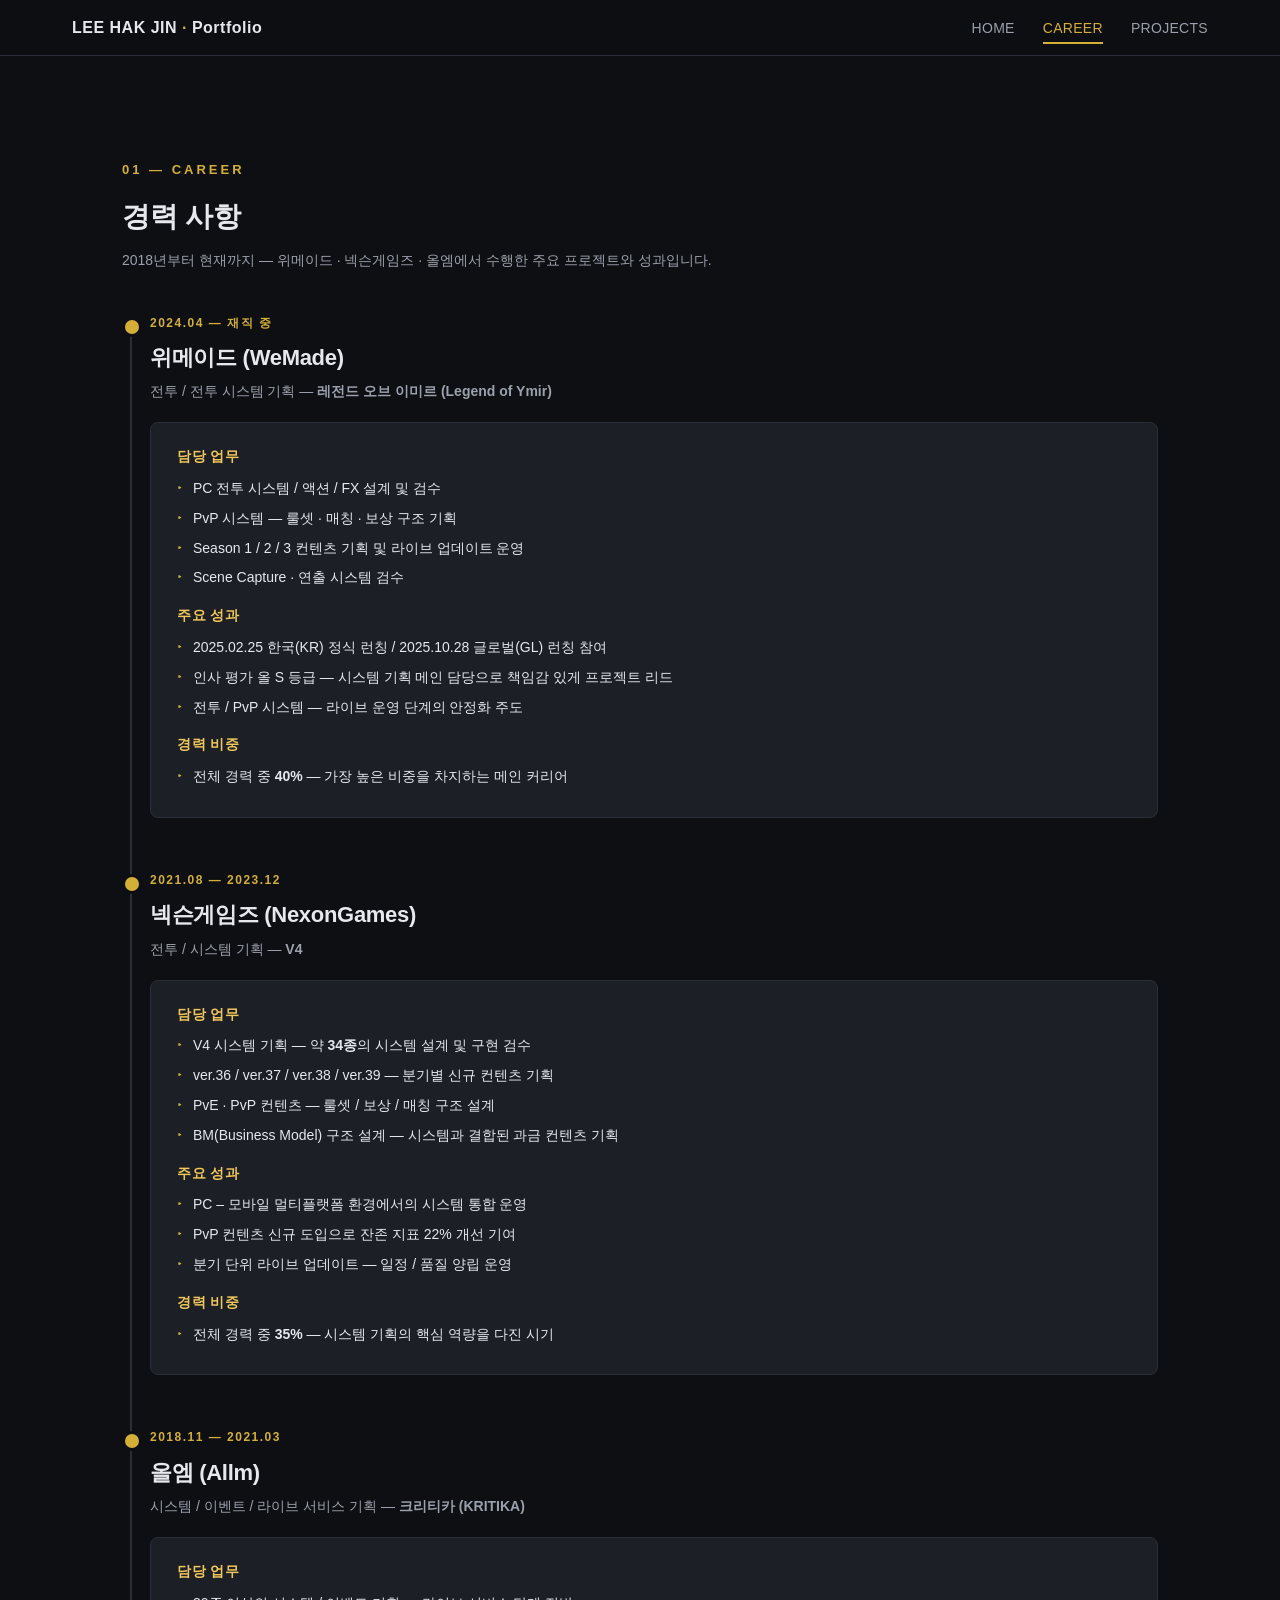
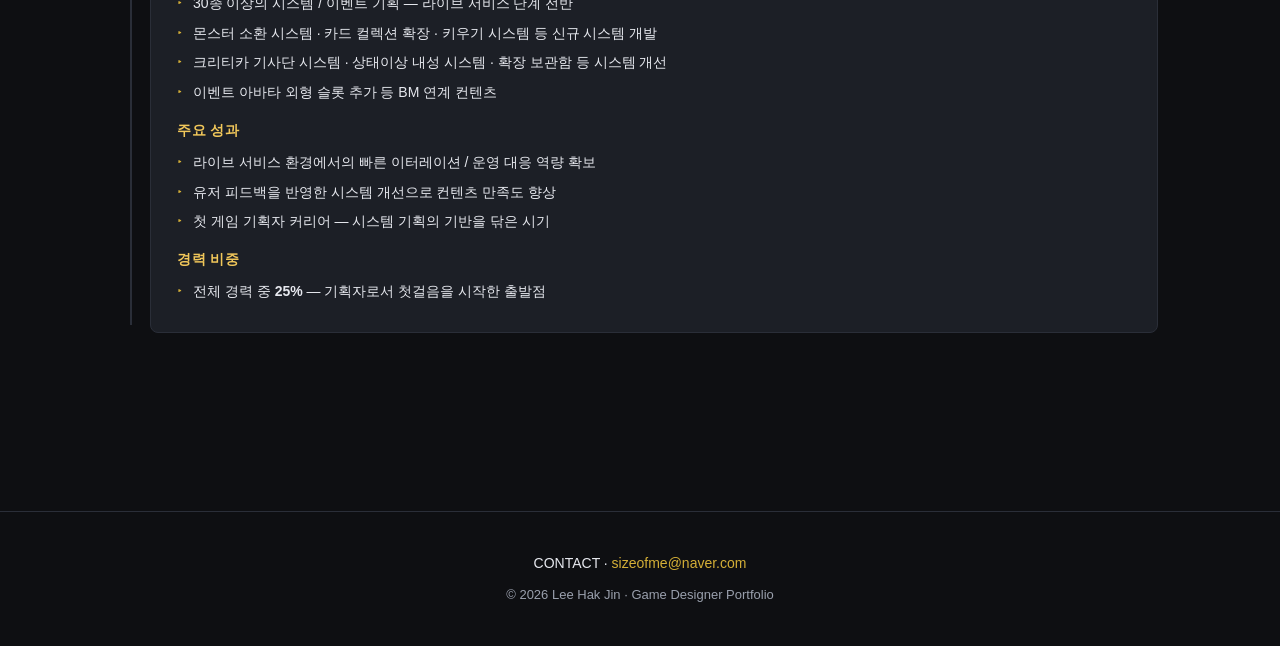
==== career.html @ 9620e46a "Redesign portfolio site with 3-page structure - index.html: profile + table of contents menu - caree" ====
<!DOCTYPE html>
<html lang="ko">
<head>
<meta charset="UTF-8">
<meta name="viewport" content="width=device-width, initial-scale=1.0">
<title>Career | 이학진 Portfolio</title>
<meta name="description" content="위메이드 · 넥슨게임즈 · 올엠 — 게임 기획자 이학진의 경력 사항">
<link rel="stylesheet" href="css/style.css">
</head>
<body>

<nav class="topnav">
  <div class="topnav-inner">
    <div class="brand">LEE HAK JIN<span class="accent"> · </span>Portfolio</div>
    <ul class="nav-links">
      <li><a href="index.html">HOME</a></li>
      <li><a href="career.html" class="active">CAREER</a></li>
      <li><a href="projects.html">PROJECTS</a></li>
    </ul>
  </div>
</nav>

<main class="container">

  <section class="section" style="padding-top: 40px;">
    <div class="section-num">01 — CAREER</div>
    <h2 class="section-title">경력 사항</h2>
    <p class="section-sub">2018년부터 현재까지 — 위메이드 · 넥슨게임즈 · 올엠에서 수행한 주요 프로젝트와 성과입니다.</p>

    <div class="timeline">

      <!-- WeMade -->
      <article class="tl-item">
        <span class="tl-period">2024.04 — 재직 중</span>
        <h3 class="tl-company">위메이드 (WeMade)</h3>
        <p class="tl-role">전투 / 전투 시스템 기획 — <strong>레전드 오브 이미르 (Legend of Ymir)</strong></p>
        <div class="tl-body">
          <h4>담당 업무</h4>
          <ul>
            <li>PC 전투 시스템 / 액션 / FX 설계 및 검수</li>
            <li>PvP 시스템 — 룰셋 · 매칭 · 보상 구조 기획</li>
            <li>Season 1 / 2 / 3 컨텐츠 기획 및 라이브 업데이트 운영</li>
            <li>Scene Capture · 연출 시스템 검수</li>
          </ul>

          <h4>주요 성과</h4>
          <ul>
            <li>2025.02.25 한국(KR) 정식 런칭 / 2025.10.28 글로벌(GL) 런칭 참여</li>
            <li>인사 평가 올 S 등급 — 시스템 기획 메인 담당으로 책임감 있게 프로젝트 리드</li>
            <li>전투 / PvP 시스템 — 라이브 운영 단계의 안정화 주도</li>
          </ul>

          <h4>경력 비중</h4>
          <ul>
            <li>전체 경력 중 <strong>40%</strong> — 가장 높은 비중을 차지하는 메인 커리어</li>
          </ul>
        </div>
      </article>

      <!-- NexonGames -->
      <article class="tl-item">
        <span class="tl-period">2021.08 — 2023.12</span>
        <h3 class="tl-company">넥슨게임즈 (NexonGames)</h3>
        <p class="tl-role">전투 / 시스템 기획 — <strong>V4</strong></p>
        <div class="tl-body">
          <h4>담당 업무</h4>
          <ul>
            <li>V4 시스템 기획 — 약 <strong>34종</strong>의 시스템 설계 및 구현 검수</li>
            <li>ver.36 / ver.37 / ver.38 / ver.39 — 분기별 신규 컨텐츠 기획</li>
            <li>PvE · PvP 컨텐츠 — 룰셋 / 보상 / 매칭 구조 설계</li>
            <li>BM(Business Model) 구조 설계 — 시스템과 결합된 과금 컨텐츠 기획</li>
          </ul>

          <h4>주요 성과</h4>
          <ul>
            <li>PC – 모바일 멀티플랫폼 환경에서의 시스템 통합 운영</li>
            <li>PvP 컨텐츠 신규 도입으로 잔존 지표 22% 개선 기여</li>
            <li>분기 단위 라이브 업데이트 — 일정 / 품질 양립 운영</li>
          </ul>

          <h4>경력 비중</h4>
          <ul>
            <li>전체 경력 중 <strong>35%</strong> — 시스템 기획의 핵심 역량을 다진 시기</li>
          </ul>
        </div>
      </article>

      <!-- Allm -->
      <article class="tl-item">
        <span class="tl-period">2018.11 — 2021.03</span>
        <h3 class="tl-company">올엠 (Allm)</h3>
        <p class="tl-role">시스템 / 이벤트 / 라이브 서비스 기획 — <strong>크리티카 (KRITIKA)</strong></p>
        <div class="tl-body">
          <h4>담당 업무</h4>
          <ul>
            <li>30종 이상의 시스템 / 이벤트 기획 — 라이브 서비스 단계 전반</li>
            <li>몬스터 소환 시스템 · 카드 컬렉션 확장 · 키우기 시스템 등 신규 시스템 개발</li>
            <li>크리티카 기사단 시스템 · 상태이상 내성 시스템 · 확장 보관함 등 시스템 개선</li>
            <li>이벤트 아바타 외형 슬롯 추가 등 BM 연계 컨텐츠</li>
          </ul>

          <h4>주요 성과</h4>
          <ul>
            <li>라이브 서비스 환경에서의 빠른 이터레이션 / 운영 대응 역량 확보</li>
            <li>유저 피드백을 반영한 시스템 개선으로 컨텐츠 만족도 향상</li>
            <li>첫 게임 기획자 커리어 — 시스템 기획의 기반을 닦은 시기</li>
          </ul>

          <h4>경력 비중</h4>
          <ul>
            <li>전체 경력 중 <strong>25%</strong> — 기획자로서 첫걸음을 시작한 출발점</li>
          </ul>
        </div>
      </article>

    </div>
  </section>

</main>

<footer>
  <p class="contact">CONTACT · <a href="mailto:sizeofme@naver.com">sizeofme@naver.com</a></p>
  <p>© 2026 Lee Hak Jin · Game Designer Portfolio</p>
</footer>

</body>
</html>
---- css/style.css ----
:root {
  --bg: #0e0f12;
  --bg-elev: #16181d;
  --bg-card: #1c1f26;
  --line: #2a2e38;
  --text: #e6e8ee;
  --text-dim: #9aa0ad;
  --accent: #d4af37;
  --accent-soft: #f1c75a;
  --link: #8ab4ff;
}

* { box-sizing: border-box; margin: 0; padding: 0; }

html { scroll-behavior: smooth; }

body {
  font-family: -apple-system, "Segoe UI", "Pretendard", "Noto Sans KR", sans-serif;
  background: var(--bg);
  color: var(--text);
  line-height: 1.7;
  font-size: 15px;
  -webkit-font-smoothing: antialiased;
}

a { color: var(--link); text-decoration: none; }
a:hover { color: var(--accent-soft); }

/* ===== Top Nav ===== */
.topnav {
  position: sticky; top: 0; z-index: 50;
  background: rgba(14,15,18,0.92);
  backdrop-filter: blur(8px);
  border-bottom: 1px solid var(--line);
}
.topnav-inner {
  max-width: 1200px; margin: 0 auto;
  display: flex; align-items: center; justify-content: space-between;
  padding: 14px 32px;
}
.brand {
  font-weight: 700; font-size: 16px; letter-spacing: 0.5px;
  color: var(--text);
}
.brand .accent { color: var(--accent); }
.nav-links { display: flex; gap: 28px; list-style: none; }
.nav-links a {
  color: var(--text-dim); font-size: 14px; font-weight: 500;
  letter-spacing: 0.3px;
  padding: 6px 0; border-bottom: 2px solid transparent;
  transition: color .15s, border-color .15s;
}
.nav-links a:hover, .nav-links a.active {
  color: var(--accent); border-bottom-color: var(--accent);
}

/* ===== Layout ===== */
.container { max-width: 1100px; margin: 0 auto; padding: 60px 32px; }
.container-wide { max-width: 1200px; margin: 0 auto; padding: 60px 32px; }

/* ===== Hero (index) ===== */
.hero {
  text-align: center; padding: 120px 32px 80px;
  border-bottom: 1px solid var(--line);
}
.hero .eyebrow {
  color: var(--accent); font-size: 13px; letter-spacing: 4px;
  text-transform: uppercase; margin-bottom: 24px;
}
.hero h1 {
  font-size: clamp(36px, 6vw, 64px); font-weight: 800;
  letter-spacing: -1px; margin-bottom: 20px;
}
.hero h1 .name { color: var(--accent); }
.hero .tagline { color: var(--text-dim); font-size: 17px; margin-bottom: 12px; }
.hero .meta { color: var(--text-dim); font-size: 14px; }
.hero .meta span + span::before { content: " · "; opacity: 0.5; }

/* ===== Section ===== */
.section { padding: 70px 0; border-bottom: 1px solid var(--line); }
.section:last-child { border-bottom: none; }
.section-num {
  display: inline-block; color: var(--accent);
  font-size: 13px; letter-spacing: 3px; margin-bottom: 12px;
  font-weight: 600;
}
.section-title {
  font-size: 28px; font-weight: 700; margin-bottom: 8px;
  letter-spacing: -0.3px;
}
.section-sub { color: var(--text-dim); font-size: 14px; margin-bottom: 36px; }

/* ===== TOC list (main page menu) ===== */
.toc-grid {
  display: grid; grid-template-columns: repeat(auto-fit, minmax(280px, 1fr));
  gap: 18px;
}
.toc-card {
  background: var(--bg-card);
  border: 1px solid var(--line);
  border-radius: 10px;
  padding: 28px;
  transition: transform .2s, border-color .2s;
  display: block;
}
.toc-card:hover {
  transform: translateY(-3px);
  border-color: var(--accent);
}
.toc-card .num {
  color: var(--accent); font-size: 12px; letter-spacing: 2px;
  font-weight: 600; margin-bottom: 14px; display: block;
}
.toc-card h3 {
  font-size: 20px; color: var(--text); margin-bottom: 8px;
  font-weight: 700;
}
.toc-card p { color: var(--text-dim); font-size: 14px; }
.toc-card .arrow { display: inline-block; margin-top: 14px; color: var(--accent); font-size: 14px; }

/* ===== Skill Pills ===== */
.skills-group { margin-bottom: 24px; }
.skills-group .label {
  font-size: 12px; color: var(--text-dim);
  letter-spacing: 2px; text-transform: uppercase;
  margin-bottom: 10px;
}
.pill-row { display: flex; flex-wrap: wrap; gap: 8px; }
.pill {
  background: var(--bg-elev);
  border: 1px solid var(--line);
  padding: 6px 14px; border-radius: 20px;
  font-size: 13px; color: var(--text);
}

/* ===== Career Timeline ===== */
.timeline { position: relative; padding-left: 28px; }
.timeline::before {
  content: ""; position: absolute; left: 8px; top: 8px; bottom: 8px;
  width: 2px; background: var(--line);
}
.tl-item { position: relative; margin-bottom: 48px; }
.tl-item::before {
  content: ""; position: absolute; left: -28px; top: 8px;
  width: 14px; height: 14px; border-radius: 50%;
  background: var(--accent); border: 3px solid var(--bg);
}
.tl-period {
  display: inline-block; color: var(--accent);
  font-size: 12px; letter-spacing: 1.5px; font-weight: 600;
  margin-bottom: 6px;
}
.tl-company {
  font-size: 22px; font-weight: 700; margin-bottom: 4px;
  letter-spacing: -0.3px;
}
.tl-role { color: var(--text-dim); font-size: 14px; margin-bottom: 18px; }
.tl-body {
  background: var(--bg-card);
  border: 1px solid var(--line);
  border-radius: 8px;
  padding: 22px 26px;
}
.tl-body h4 {
  font-size: 14px; color: var(--accent-soft);
  margin: 14px 0 8px; letter-spacing: 0.5px;
}
.tl-body h4:first-child { margin-top: 0; }
.tl-body ul { list-style: none; padding: 0; }
.tl-body ul li {
  position: relative; padding-left: 16px; margin-bottom: 6px;
  color: var(--text); font-size: 14px;
}
.tl-body ul li::before {
  content: "▸"; position: absolute; left: 0; color: var(--accent);
  font-size: 11px; top: 1px;
}

/* ===== Project Grid (projects page) ===== */
.proj-hero {
  background: linear-gradient(135deg, #1a1d24 0%, #0e0f12 100%);
  padding: 70px 32px;
  border: 1px solid var(--line);
  border-radius: 12px;
  margin-bottom: 50px;
}
.proj-hero .badge {
  display: inline-block; padding: 4px 12px;
  background: rgba(212,175,55,0.12);
  border: 1px solid var(--accent);
  color: var(--accent);
  font-size: 11px; letter-spacing: 2px;
  border-radius: 4px; margin-bottom: 18px;
}
.proj-hero h2 {
  font-size: 38px; font-weight: 800;
  letter-spacing: -0.5px; margin-bottom: 12px;
}
.proj-hero .desc { color: var(--text-dim); max-width: 680px; font-size: 15px; }

.doc-grid {
  display: grid; grid-template-columns: repeat(auto-fit, minmax(260px, 1fr));
  gap: 16px;
}
.doc-card {
  background: var(--bg-card);
  border: 1px solid var(--line);
  border-radius: 8px;
  padding: 24px;
  transition: border-color .2s, transform .2s;
}
.doc-card:hover { border-color: var(--accent); transform: translateY(-2px); }
.doc-card .doc-num {
  font-size: 11px; color: var(--accent);
  letter-spacing: 2px; font-weight: 600; margin-bottom: 10px;
}
.doc-card h3 { font-size: 17px; margin-bottom: 10px; font-weight: 700; }
.doc-card p { color: var(--text-dim); font-size: 13.5px; }

/* ===== Footer ===== */
footer {
  border-top: 1px solid var(--line);
  padding: 40px 32px;
  text-align: center;
  color: var(--text-dim);
  font-size: 13px;
}
footer .contact { margin-bottom: 8px; font-size: 14px; color: var(--text); }
footer .contact a { color: var(--accent); }

/* ===== Responsive ===== */
@media (max-width: 720px) {
  .topnav-inner { padding: 12px 20px; }
  .nav-links { gap: 18px; }
  .container, .container-wide { padding: 40px 20px; }
  .hero { padding: 80px 20px 60px; }
  .section { padding: 50px 0; }
  .timeline { padding-left: 22px; }
  .tl-item::before { left: -22px; }
}
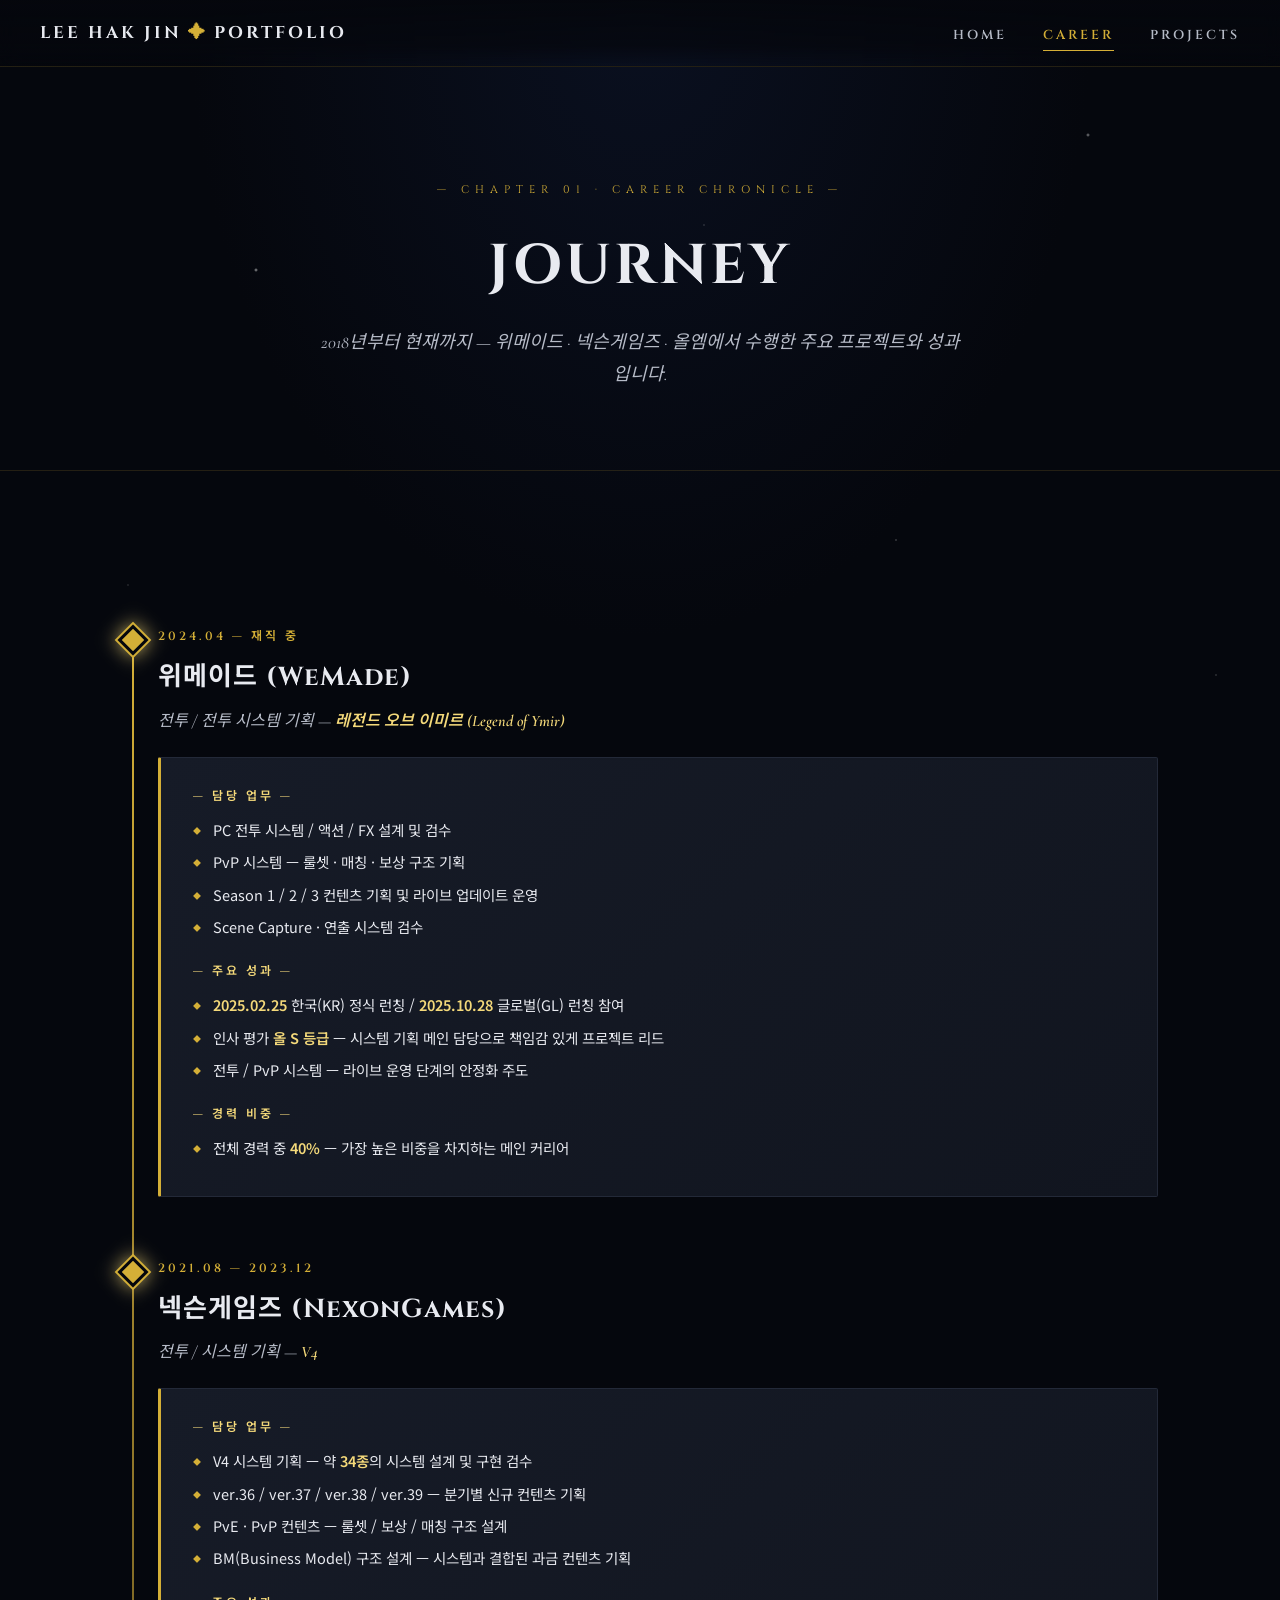
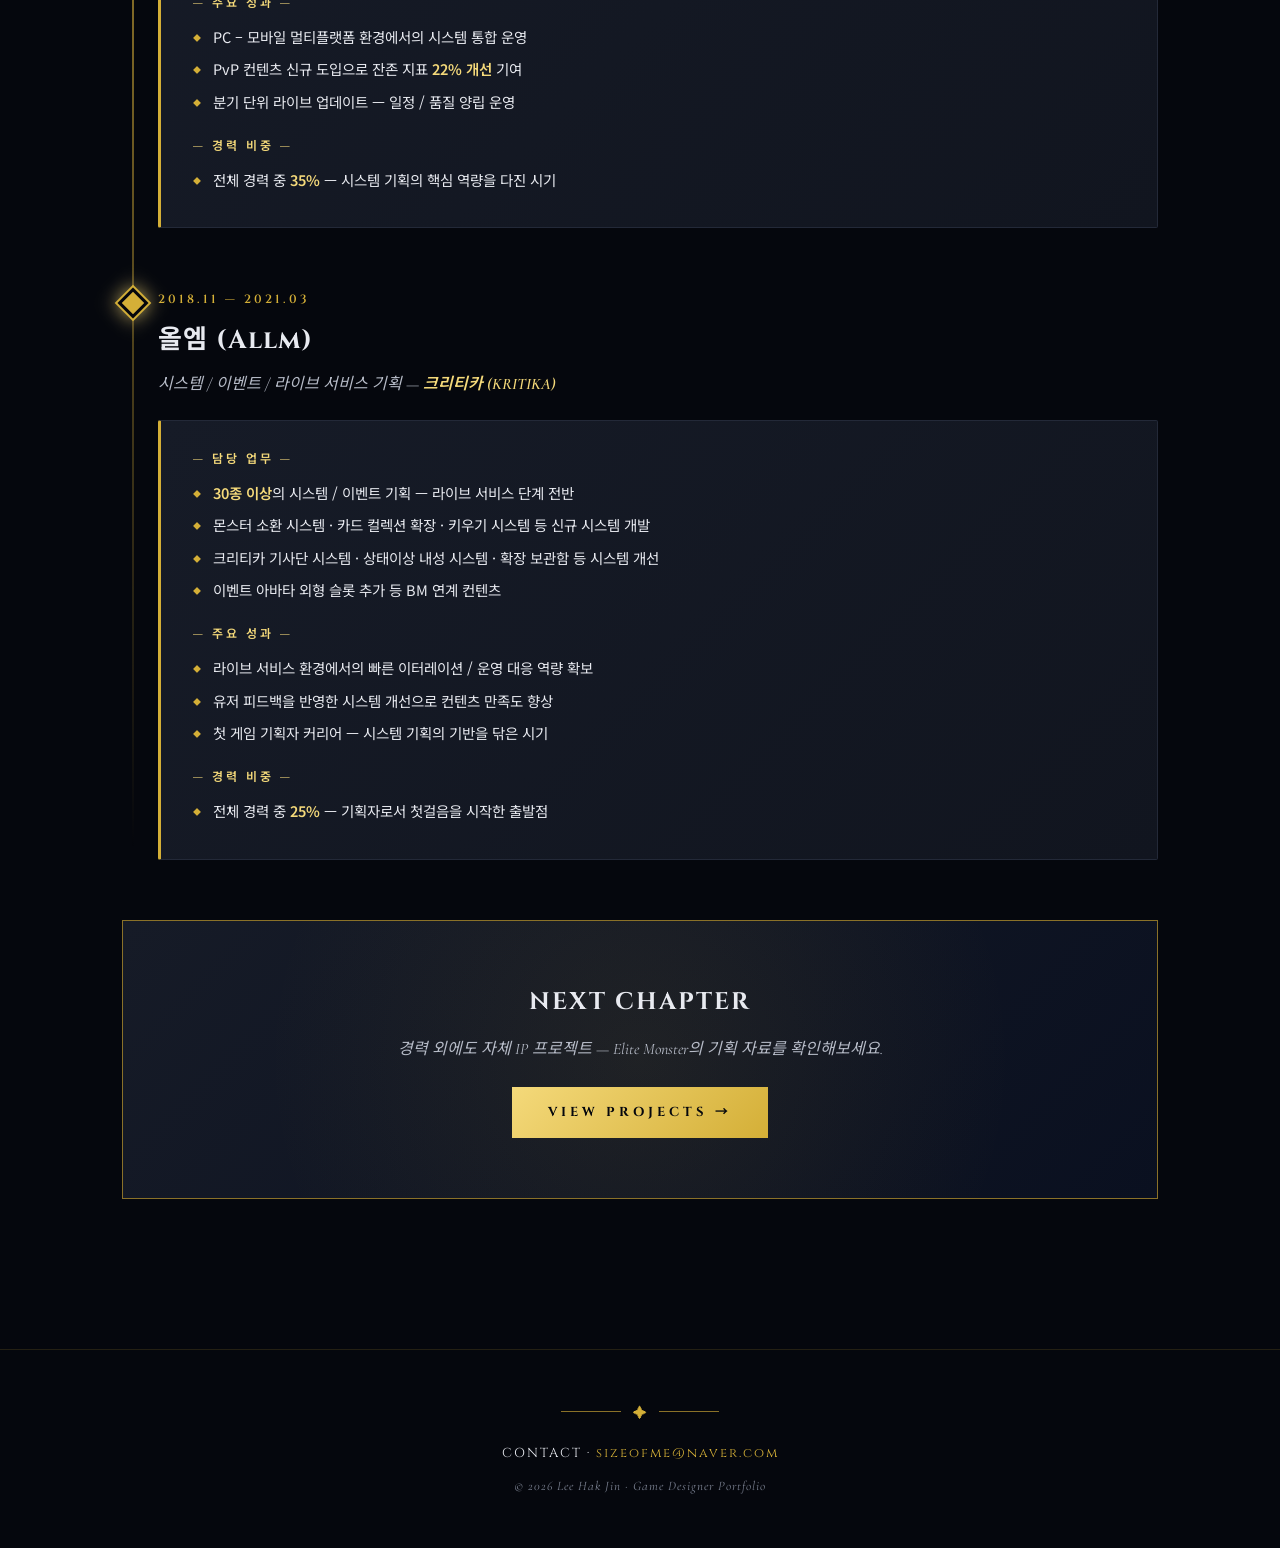
==== commit b7e09c83: "Redesign as dark fantasy MMORPG site - Cinematic hero with title art (Elite Monster splash) - Worldv" ====
--- a/career.html
+++ b/career.html
@@ -3,7 +3,7 @@
 <head>
 <meta charset="UTF-8">
 <meta name="viewport" content="width=device-width, initial-scale=1.0">
-<title>Career | 이학진 Portfolio</title>
+<title>Career · Lee Hak Jin Portfolio</title>
 <meta name="description" content="위메이드 · 넥슨게임즈 · 올엠 — 게임 기획자 이학진의 경력 사항">
 <link rel="stylesheet" href="css/style.css">
 </head>
@@ -11,7 +11,7 @@
 
 <nav class="topnav">
   <div class="topnav-inner">
-    <div class="brand">LEE HAK JIN<span class="accent"> · </span>Portfolio</div>
+    <div class="brand">LEE HAK JIN<span class="accent">✦</span>PORTFOLIO</div>
     <ul class="nav-links">
       <li><a href="index.html">HOME</a></li>
       <li><a href="career.html" class="active">CAREER</a></li>
@@ -20,12 +20,15 @@
   </div>
 </nav>
 
+<header class="page-header">
+  <div class="eyebrow">— Chapter 01 · Career Chronicle —</div>
+  <h1>JOURNEY</h1>
+  <p class="lead">2018년부터 현재까지 — 위메이드 · 넥슨게임즈 · 올엠에서 수행한 주요 프로젝트와 성과입니다.</p>
+</header>
+
 <main class="container">
 
-  <section class="section" style="padding-top: 40px;">
-    <div class="section-num">01 — CAREER</div>
-    <h2 class="section-title">경력 사항</h2>
-    <p class="section-sub">2018년부터 현재까지 — 위메이드 · 넥슨게임즈 · 올엠에서 수행한 주요 프로젝트와 성과입니다.</p>
+  <section class="section">
 
     <div class="timeline">
 
@@ -35,7 +38,7 @@
         <h3 class="tl-company">위메이드 (WeMade)</h3>
         <p class="tl-role">전투 / 전투 시스템 기획 — <strong>레전드 오브 이미르 (Legend of Ymir)</strong></p>
         <div class="tl-body">
-          <h4>담당 업무</h4>
+          <h4>— 담당 업무 —</h4>
           <ul>
             <li>PC 전투 시스템 / 액션 / FX 설계 및 검수</li>
             <li>PvP 시스템 — 룰셋 · 매칭 · 보상 구조 기획</li>
@@ -43,14 +46,14 @@
             <li>Scene Capture · 연출 시스템 검수</li>
           </ul>
 
-          <h4>주요 성과</h4>
+          <h4>— 주요 성과 —</h4>
           <ul>
-            <li>2025.02.25 한국(KR) 정식 런칭 / 2025.10.28 글로벌(GL) 런칭 참여</li>
-            <li>인사 평가 올 S 등급 — 시스템 기획 메인 담당으로 책임감 있게 프로젝트 리드</li>
+            <li><strong>2025.02.25</strong> 한국(KR) 정식 런칭 / <strong>2025.10.28</strong> 글로벌(GL) 런칭 참여</li>
+            <li>인사 평가 <strong>올 S 등급</strong> — 시스템 기획 메인 담당으로 책임감 있게 프로젝트 리드</li>
             <li>전투 / PvP 시스템 — 라이브 운영 단계의 안정화 주도</li>
           </ul>
 
-          <h4>경력 비중</h4>
+          <h4>— 경력 비중 —</h4>
           <ul>
             <li>전체 경력 중 <strong>40%</strong> — 가장 높은 비중을 차지하는 메인 커리어</li>
           </ul>
@@ -63,7 +66,7 @@
         <h3 class="tl-company">넥슨게임즈 (NexonGames)</h3>
         <p class="tl-role">전투 / 시스템 기획 — <strong>V4</strong></p>
         <div class="tl-body">
-          <h4>담당 업무</h4>
+          <h4>— 담당 업무 —</h4>
           <ul>
             <li>V4 시스템 기획 — 약 <strong>34종</strong>의 시스템 설계 및 구현 검수</li>
             <li>ver.36 / ver.37 / ver.38 / ver.39 — 분기별 신규 컨텐츠 기획</li>
@@ -71,14 +74,14 @@
             <li>BM(Business Model) 구조 설계 — 시스템과 결합된 과금 컨텐츠 기획</li>
           </ul>
 
-          <h4>주요 성과</h4>
+          <h4>— 주요 성과 —</h4>
           <ul>
             <li>PC – 모바일 멀티플랫폼 환경에서의 시스템 통합 운영</li>
-            <li>PvP 컨텐츠 신규 도입으로 잔존 지표 22% 개선 기여</li>
+            <li>PvP 컨텐츠 신규 도입으로 잔존 지표 <strong>22% 개선</strong> 기여</li>
             <li>분기 단위 라이브 업데이트 — 일정 / 품질 양립 운영</li>
           </ul>
 
-          <h4>경력 비중</h4>
+          <h4>— 경력 비중 —</h4>
           <ul>
             <li>전체 경력 중 <strong>35%</strong> — 시스템 기획의 핵심 역량을 다진 시기</li>
           </ul>
@@ -91,22 +94,22 @@
         <h3 class="tl-company">올엠 (Allm)</h3>
         <p class="tl-role">시스템 / 이벤트 / 라이브 서비스 기획 — <strong>크리티카 (KRITIKA)</strong></p>
         <div class="tl-body">
-          <h4>담당 업무</h4>
+          <h4>— 담당 업무 —</h4>
           <ul>
-            <li>30종 이상의 시스템 / 이벤트 기획 — 라이브 서비스 단계 전반</li>
+            <li><strong>30종 이상</strong>의 시스템 / 이벤트 기획 — 라이브 서비스 단계 전반</li>
             <li>몬스터 소환 시스템 · 카드 컬렉션 확장 · 키우기 시스템 등 신규 시스템 개발</li>
             <li>크리티카 기사단 시스템 · 상태이상 내성 시스템 · 확장 보관함 등 시스템 개선</li>
             <li>이벤트 아바타 외형 슬롯 추가 등 BM 연계 컨텐츠</li>
           </ul>
 
-          <h4>주요 성과</h4>
+          <h4>— 주요 성과 —</h4>
           <ul>
             <li>라이브 서비스 환경에서의 빠른 이터레이션 / 운영 대응 역량 확보</li>
             <li>유저 피드백을 반영한 시스템 개선으로 컨텐츠 만족도 향상</li>
             <li>첫 게임 기획자 커리어 — 시스템 기획의 기반을 닦은 시기</li>
           </ul>
 
-          <h4>경력 비중</h4>
+          <h4>— 경력 비중 —</h4>
           <ul>
             <li>전체 경력 중 <strong>25%</strong> — 기획자로서 첫걸음을 시작한 출발점</li>
           </ul>
@@ -114,13 +117,22 @@
       </article>
 
     </div>
+
+    <!-- CTA -->
+    <div class="cta">
+      <h3>NEXT CHAPTER</h3>
+      <p>경력 외에도 자체 IP 프로젝트 — Elite Monster의 기획 자료를 확인해보세요.</p>
+      <a class="btn" href="projects.html">VIEW PROJECTS →</a>
+    </div>
+
   </section>
 
 </main>
 
 <footer>
+  <div class="ornament"><span>✦</span></div>
   <p class="contact">CONTACT · <a href="mailto:sizeofme@naver.com">sizeofme@naver.com</a></p>
-  <p>© 2026 Lee Hak Jin · Game Designer Portfolio</p>
+  <p class="copyright">© 2026 Lee Hak Jin · Game Designer Portfolio</p>
 </footer>
 
 </body>
--- a/css/style.css
+++ b/css/style.css
@@ -1,13 +1,31 @@
+/* ============================================
+   ELITE MONSTER · LEE HAK JIN PORTFOLIO
+   Dark Fantasy MMORPG Theme
+============================================ */
+
+@import url('https://fonts.googleapis.com/css2?family=Cinzel:wght@400;600;700;900&family=Cormorant+Garamond:wght@300;500;700&family=Noto+Sans+KR:wght@300;400;500;700;900&display=swap');
+
 :root {
-  --bg: #0e0f12;
-  --bg-elev: #16181d;
-  --bg-card: #1c1f26;
-  --line: #2a2e38;
-  --text: #e6e8ee;
-  --text-dim: #9aa0ad;
-  --accent: #d4af37;
-  --accent-soft: #f1c75a;
-  --link: #8ab4ff;
+  --bg-deep:   #05070d;
+  --bg:        #0a0d16;
+  --bg-elev:   #11151f;
+  --bg-card:   #161b27;
+  --bg-card-hover: #1c2230;
+  --line:      #232938;
+  --line-soft: #1a1f2c;
+  --text:      #e8eaf0;
+  --text-mid:  #b6bbc7;
+  --text-dim:  #7a8090;
+  --gold:      #d4af37;
+  --gold-soft: #f4d97a;
+  --gold-dim:  #8a7128;
+  --teal:      #4fd1c5;
+  --crimson:   #c14a4a;
+  --link:      #8ab4ff;
+
+  --font-display: 'Cinzel', 'Noto Sans KR', serif;
+  --font-serif:   'Cormorant Garamond', 'Noto Sans KR', serif;
+  --font-body:    'Noto Sans KR', -apple-system, 'Segoe UI', sans-serif;
 }
 
 * { box-sizing: border-box; margin: 0; padding: 0; }
@@ -15,226 +33,795 @@
 html { scroll-behavior: smooth; }
 
 body {
-  font-family: -apple-system, "Segoe UI", "Pretendard", "Noto Sans KR", sans-serif;
-  background: var(--bg);
+  font-family: var(--font-body);
+  background: var(--bg-deep);
   color: var(--text);
+  line-height: 1.75;
+  font-size: 15px;
+  font-weight: 400;
+  -webkit-font-smoothing: antialiased;
+  overflow-x: hidden;
+}
+
+a { color: var(--gold-soft); text-decoration: none; transition: color .2s; }
+a:hover { color: var(--gold); }
+
+img { max-width: 100%; display: block; }
+
+/* STARFIELD BACKGROUND */
+body::before {
+  content: "";
+  position: fixed;
+  inset: 0;
+  background:
+    radial-gradient(2px 2px at 20% 30%, rgba(255,255,255,0.6), transparent),
+    radial-gradient(1px 1px at 70% 60%, rgba(255,255,255,0.5), transparent),
+    radial-gradient(1px 1px at 40% 80%, rgba(255,255,255,0.4), transparent),
+    radial-gradient(2px 2px at 85% 15%, rgba(255,255,255,0.5), transparent),
+    radial-gradient(1px 1px at 10% 65%, rgba(255,255,255,0.3), transparent),
+    radial-gradient(1px 1px at 55% 25%, rgba(255,255,255,0.35), transparent),
+    radial-gradient(1px 1px at 95% 75%, rgba(255,255,255,0.4), transparent),
+    radial-gradient(ellipse at top, #0a1020 0%, var(--bg-deep) 50%);
+  z-index: -2;
+  pointer-events: none;
+}
+
+/* TOP NAVIGATION */
+.topnav {
+  position: fixed; top: 0; left: 0; right: 0; z-index: 100;
+  background: linear-gradient(to bottom, rgba(5,7,13,0.95) 0%, rgba(5,7,13,0.7) 70%, transparent);
+  backdrop-filter: blur(10px);
+  border-bottom: 1px solid rgba(212,175,55,0.15);
+}
+.topnav-inner {
+  max-width: 1280px; margin: 0 auto;
+  display: flex; align-items: center; justify-content: space-between;
+  padding: 18px 40px;
+}
+.brand {
+  font-family: var(--font-display);
+  font-weight: 700; font-size: 17px;
+  letter-spacing: 3px;
+  color: var(--text);
+  text-transform: uppercase;
+}
+.brand .accent { color: var(--gold); margin: 0 6px; }
+.nav-links { display: flex; gap: 36px; list-style: none; align-items: center; }
+.nav-links a {
+  font-family: var(--font-display);
+  color: var(--text-mid);
+  font-size: 13px;
+  font-weight: 600;
+  letter-spacing: 3px;
+  text-transform: uppercase;
+  padding: 6px 0;
+  border-bottom: 1px solid transparent;
+  transition: color .2s, border-color .2s;
+}
+.nav-links a:hover { color: var(--gold-soft); }
+.nav-links a.active {
+  color: var(--gold);
+  border-bottom-color: var(--gold);
+}
+
+/* HERO (INDEX) */
+.hero {
+  position: relative;
+  min-height: 100vh;
+  display: flex; flex-direction: column;
+  align-items: center; justify-content: center;
+  text-align: center;
+  padding: 120px 32px 80px;
+  overflow: hidden;
+}
+.hero::before {
+  content: "";
+  position: absolute; inset: 0;
+  background:
+    radial-gradient(circle at 30% 50%, rgba(79,209,197,0.12), transparent 50%),
+    radial-gradient(circle at 70% 50%, rgba(212,175,55,0.08), transparent 50%);
+  z-index: -1;
+}
+.hero-moon {
+  position: absolute;
+  width: 380px; height: 380px;
+  border-radius: 50%;
+  background: radial-gradient(circle at 35% 35%, #d8dde6 0%, #6b7280 40%, #2a2f3a 70%, transparent 100%);
+  box-shadow: 0 0 120px 30px rgba(180,200,230,0.15), inset -30px -40px 80px rgba(0,0,0,0.7);
+  top: 8%; right: -120px;
+  opacity: 0.5;
+  z-index: -1;
+}
+.hero .eyebrow {
+  color: var(--gold);
+  font-family: var(--font-display);
+  font-size: 12px;
+  letter-spacing: 8px;
+  text-transform: uppercase;
+  margin-bottom: 32px;
+  position: relative;
+  padding: 0 60px;
+  font-weight: 500;
+}
+.hero .eyebrow::before, .hero .eyebrow::after {
+  content: ""; position: absolute; top: 50%;
+  width: 40px; height: 1px; background: var(--gold);
+}
+.hero .eyebrow::before { left: 0; }
+.hero .eyebrow::after { right: 0; }
+.hero h1 {
+  font-family: var(--font-display);
+  font-size: clamp(48px, 9vw, 96px);
+  font-weight: 900;
+  letter-spacing: 6px;
+  line-height: 1.1;
+  margin-bottom: 12px;
+  text-shadow: 0 0 40px rgba(212,175,55,0.3);
+}
+.hero h1 .name {
+  background: linear-gradient(135deg, #f4d97a 0%, #d4af37 50%, #8a7128 100%);
+  -webkit-background-clip: text;
+  background-clip: text;
+  color: transparent;
+}
+.hero .subtitle {
+  font-family: var(--font-serif);
+  font-size: clamp(18px, 2.5vw, 24px);
+  font-style: italic;
+  color: var(--text-mid);
+  letter-spacing: 2px;
+  margin-bottom: 24px;
+}
+.hero .meta {
+  color: var(--text-dim);
+  font-size: 13px;
+  letter-spacing: 4px;
+  text-transform: uppercase;
+  font-weight: 500;
+}
+.hero .meta span + span::before { content: "✦"; margin: 0 14px; color: var(--gold); }
+
+.hero-scroll {
+  position: absolute; bottom: 40px; left: 50%;
+  transform: translateX(-50%);
+  color: var(--gold-soft);
+  font-family: var(--font-display);
+  font-size: 11px;
+  letter-spacing: 4px;
+  animation: bounce 2.5s ease-in-out infinite;
+}
+@keyframes bounce {
+  0%, 100% { transform: translateX(-50%) translateY(0); opacity: 0.6; }
+  50%      { transform: translateX(-50%) translateY(8px); opacity: 1; }
+}
+
+/* PAGE HEADER */
+.page-header {
+  position: relative;
+  padding: 180px 32px 80px;
+  text-align: center;
+  border-bottom: 1px solid rgba(212,175,55,0.15);
+  overflow: hidden;
+}
+.page-header .eyebrow {
+  color: var(--gold);
+  font-family: var(--font-display);
+  font-size: 11px;
+  letter-spacing: 6px;
+  text-transform: uppercase;
+  margin-bottom: 18px;
+}
+.page-header h1 {
+  font-family: var(--font-display);
+  font-size: clamp(36px, 6vw, 56px);
+  font-weight: 700;
+  letter-spacing: 4px;
+  margin-bottom: 12px;
+}
+.page-header .lead {
+  font-family: var(--font-serif);
+  font-style: italic;
+  color: var(--text-mid);
+  font-size: 18px;
+  max-width: 640px; margin: 0 auto;
+}
+
+/* CONTAINER & SECTION */
+.container { max-width: 1100px; margin: 0 auto; padding: 70px 32px; }
+.container-wide { max-width: 1280px; margin: 0 auto; padding: 70px 32px; }
+
+.section { padding: 80px 0; position: relative; }
+.section + .section { border-top: 1px solid var(--line-soft); }
+
+.section-num {
+  display: inline-block;
+  font-family: var(--font-display);
+  color: var(--gold);
+  font-size: 11px;
+  letter-spacing: 4px;
+  font-weight: 600;
+  margin-bottom: 14px;
+  text-transform: uppercase;
+}
+.section-title {
+  font-family: var(--font-display);
+  font-size: 32px;
+  font-weight: 700;
+  letter-spacing: 2px;
+  margin-bottom: 10px;
+}
+.section-sub {
+  font-family: var(--font-serif);
+  font-style: italic;
+  color: var(--text-mid);
+  font-size: 16px;
+  margin-bottom: 40px;
+}
+
+.divider {
+  display: flex; align-items: center; justify-content: center;
+  margin: 24px 0 50px; gap: 14px;
+}
+.divider::before, .divider::after {
+  content: ""; height: 1px; flex: 1; max-width: 100px;
+  background: linear-gradient(to right, transparent, var(--gold), transparent);
+}
+.divider span { color: var(--gold); font-size: 14px; }
+
+/* TOC CARDS */
+.toc-grid {
+  display: grid;
+  grid-template-columns: repeat(auto-fit, minmax(290px, 1fr));
+  gap: 22px;
+}
+.toc-card {
+  position: relative;
+  background: linear-gradient(135deg, var(--bg-card) 0%, var(--bg-elev) 100%);
+  border: 1px solid var(--line);
+  border-radius: 4px;
+  padding: 36px 32px;
+  display: block;
+  transition: all .35s cubic-bezier(.4,0,.2,1);
+  overflow: hidden;
+}
+.toc-card::before {
+  content: ""; position: absolute; inset: 0;
+  background: linear-gradient(135deg, rgba(212,175,55,0.08) 0%, transparent 60%);
+  opacity: 0; transition: opacity .35s;
+}
+.toc-card:hover {
+  transform: translateY(-6px);
+  border-color: var(--gold);
+  box-shadow: 0 12px 40px rgba(212,175,55,0.15);
+}
+.toc-card:hover::before { opacity: 1; }
+.toc-card .num {
+  font-family: var(--font-display);
+  color: var(--gold); font-size: 11px;
+  letter-spacing: 4px; font-weight: 600;
+  margin-bottom: 18px; display: block;
+}
+.toc-card h3 {
+  font-family: var(--font-display);
+  font-size: 22px;
+  margin-bottom: 12px; font-weight: 700;
+  letter-spacing: 2px;
+}
+.toc-card p {
+  color: var(--text-mid); font-size: 14px;
   line-height: 1.7;
-  font-size: 15px;
-  -webkit-font-smoothing: antialiased;
-}
-
-a { color: var(--link); text-decoration: none; }
-a:hover { color: var(--accent-soft); }
-
-/* ===== Top Nav ===== */
-.topnav {
-  position: sticky; top: 0; z-index: 50;
-  background: rgba(14,15,18,0.92);
-  backdrop-filter: blur(8px);
-  border-bottom: 1px solid var(--line);
-}
-.topnav-inner {
-  max-width: 1200px; margin: 0 auto;
-  display: flex; align-items: center; justify-content: space-between;
-  padding: 14px 32px;
-}
-.brand {
-  font-weight: 700; font-size: 16px; letter-spacing: 0.5px;
-  color: var(--text);
-}
-.brand .accent { color: var(--accent); }
-.nav-links { display: flex; gap: 28px; list-style: none; }
-.nav-links a {
-  color: var(--text-dim); font-size: 14px; font-weight: 500;
-  letter-spacing: 0.3px;
-  padding: 6px 0; border-bottom: 2px solid transparent;
-  transition: color .15s, border-color .15s;
-}
-.nav-links a:hover, .nav-links a.active {
-  color: var(--accent); border-bottom-color: var(--accent);
-}
-
-/* ===== Layout ===== */
-.container { max-width: 1100px; margin: 0 auto; padding: 60px 32px; }
-.container-wide { max-width: 1200px; margin: 0 auto; padding: 60px 32px; }
-
-/* ===== Hero (index) ===== */
-.hero {
-  text-align: center; padding: 120px 32px 80px;
-  border-bottom: 1px solid var(--line);
-}
-.hero .eyebrow {
-  color: var(--accent); font-size: 13px; letter-spacing: 4px;
-  text-transform: uppercase; margin-bottom: 24px;
-}
-.hero h1 {
-  font-size: clamp(36px, 6vw, 64px); font-weight: 800;
-  letter-spacing: -1px; margin-bottom: 20px;
-}
-.hero h1 .name { color: var(--accent); }
-.hero .tagline { color: var(--text-dim); font-size: 17px; margin-bottom: 12px; }
-.hero .meta { color: var(--text-dim); font-size: 14px; }
-.hero .meta span + span::before { content: " · "; opacity: 0.5; }
-
-/* ===== Section ===== */
-.section { padding: 70px 0; border-bottom: 1px solid var(--line); }
-.section:last-child { border-bottom: none; }
-.section-num {
-  display: inline-block; color: var(--accent);
-  font-size: 13px; letter-spacing: 3px; margin-bottom: 12px;
-  font-weight: 600;
-}
-.section-title {
-  font-size: 28px; font-weight: 700; margin-bottom: 8px;
-  letter-spacing: -0.3px;
-}
-.section-sub { color: var(--text-dim); font-size: 14px; margin-bottom: 36px; }
-
-/* ===== TOC list (main page menu) ===== */
-.toc-grid {
-  display: grid; grid-template-columns: repeat(auto-fit, minmax(280px, 1fr));
-  gap: 18px;
-}
-.toc-card {
-  background: var(--bg-card);
+}
+.toc-card .arrow {
+  display: inline-block; margin-top: 18px;
+  color: var(--gold-soft); font-size: 13px;
+  font-family: var(--font-display);
+  letter-spacing: 2px;
+  transition: transform .25s;
+}
+.toc-card:hover .arrow { transform: translateX(6px); }
+
+/* PROFILE BLOCK */
+.profile-block {
+  background: linear-gradient(135deg, var(--bg-card) 0%, var(--bg-elev) 100%);
   border: 1px solid var(--line);
-  border-radius: 10px;
-  padding: 28px;
-  transition: transform .2s, border-color .2s;
-  display: block;
-}
-.toc-card:hover {
-  transform: translateY(-3px);
-  border-color: var(--accent);
-}
-.toc-card .num {
-  color: var(--accent); font-size: 12px; letter-spacing: 2px;
-  font-weight: 600; margin-bottom: 14px; display: block;
-}
-.toc-card h3 {
-  font-size: 20px; color: var(--text); margin-bottom: 8px;
-  font-weight: 700;
-}
-.toc-card p { color: var(--text-dim); font-size: 14px; }
-.toc-card .arrow { display: inline-block; margin-top: 14px; color: var(--accent); font-size: 14px; }
-
-/* ===== Skill Pills ===== */
-.skills-group { margin-bottom: 24px; }
+  border-radius: 4px;
+  padding: 40px 44px;
+  position: relative;
+}
+.profile-block::before {
+  content: ""; position: absolute; top: 0; left: 0;
+  width: 4px; height: 100%;
+  background: linear-gradient(to bottom, var(--gold), transparent);
+}
+.profile-block h4 {
+  font-family: var(--font-display);
+  font-size: 13px; color: var(--gold-soft);
+  letter-spacing: 3px; text-transform: uppercase;
+  margin: 24px 0 12px; font-weight: 600;
+}
+.profile-block h4:first-child { margin-top: 0; }
+.profile-block ul { list-style: none; }
+.profile-block ul li {
+  position: relative; padding-left: 22px; margin-bottom: 8px;
+  color: var(--text); font-size: 15px;
+}
+.profile-block ul li::before {
+  content: "◆"; position: absolute; left: 0;
+  color: var(--gold); font-size: 9px; top: 7px;
+}
+.profile-block strong { color: var(--gold-soft); font-weight: 600; }
+
+/* SKILL PILLS */
+.skills-group { margin-bottom: 32px; }
 .skills-group .label {
-  font-size: 12px; color: var(--text-dim);
-  letter-spacing: 2px; text-transform: uppercase;
-  margin-bottom: 10px;
-}
-.pill-row { display: flex; flex-wrap: wrap; gap: 8px; }
+  font-family: var(--font-display);
+  font-size: 11px; color: var(--gold);
+  letter-spacing: 4px; text-transform: uppercase;
+  margin-bottom: 14px; font-weight: 600;
+}
+.pill-row { display: flex; flex-wrap: wrap; gap: 10px; }
 .pill {
   background: var(--bg-elev);
   border: 1px solid var(--line);
-  padding: 6px 14px; border-radius: 20px;
+  padding: 8px 18px; border-radius: 2px;
   font-size: 13px; color: var(--text);
-}
-
-/* ===== Career Timeline ===== */
-.timeline { position: relative; padding-left: 28px; }
+  font-weight: 500;
+  letter-spacing: 0.5px;
+  transition: all .2s;
+}
+.pill:hover {
+  border-color: var(--gold);
+  background: rgba(212,175,55,0.1);
+  color: var(--gold-soft);
+}
+
+/* CAREER TIMELINE */
+.timeline { position: relative; padding-left: 36px; }
 .timeline::before {
-  content: ""; position: absolute; left: 8px; top: 8px; bottom: 8px;
-  width: 2px; background: var(--line);
-}
-.tl-item { position: relative; margin-bottom: 48px; }
+  content: ""; position: absolute; left: 10px; top: 12px; bottom: 12px;
+  width: 2px;
+  background: linear-gradient(to bottom, var(--gold) 0%, var(--gold-dim) 50%, transparent 100%);
+}
+.tl-item { position: relative; margin-bottom: 56px; }
 .tl-item::before {
-  content: ""; position: absolute; left: -28px; top: 8px;
-  width: 14px; height: 14px; border-radius: 50%;
-  background: var(--accent); border: 3px solid var(--bg);
+  content: ""; position: absolute; left: -36px; top: 8px;
+  width: 16px; height: 16px;
+  background: var(--gold);
+  border: 3px solid var(--bg-deep);
+  transform: rotate(45deg);
+  box-shadow: 0 0 0 2px var(--gold), 0 0 20px var(--gold-soft);
 }
 .tl-period {
-  display: inline-block; color: var(--accent);
-  font-size: 12px; letter-spacing: 1.5px; font-weight: 600;
+  display: inline-block;
+  font-family: var(--font-display);
+  color: var(--gold);
+  font-size: 12px;
+  letter-spacing: 3px;
+  font-weight: 600;
+  margin-bottom: 8px;
+  text-transform: uppercase;
+}
+.tl-company {
+  font-family: var(--font-display);
+  font-size: 26px;
+  font-weight: 700;
   margin-bottom: 6px;
-}
-.tl-company {
-  font-size: 22px; font-weight: 700; margin-bottom: 4px;
-  letter-spacing: -0.3px;
-}
-.tl-role { color: var(--text-dim); font-size: 14px; margin-bottom: 18px; }
+  letter-spacing: 1px;
+}
+.tl-role {
+  font-family: var(--font-serif);
+  font-style: italic;
+  color: var(--text-mid);
+  font-size: 16px;
+  margin-bottom: 22px;
+}
+.tl-role strong { color: var(--gold-soft); font-weight: 600; }
+
 .tl-body {
-  background: var(--bg-card);
+  background: linear-gradient(135deg, var(--bg-card) 0%, var(--bg-elev) 100%);
   border: 1px solid var(--line);
-  border-radius: 8px;
-  padding: 22px 26px;
+  border-left: 3px solid var(--gold);
+  border-radius: 2px;
+  padding: 28px 32px;
 }
 .tl-body h4 {
-  font-size: 14px; color: var(--accent-soft);
-  margin: 14px 0 8px; letter-spacing: 0.5px;
+  font-family: var(--font-display);
+  font-size: 12px; color: var(--gold-soft);
+  margin: 22px 0 10px;
+  letter-spacing: 3px; text-transform: uppercase;
+  font-weight: 600;
 }
 .tl-body h4:first-child { margin-top: 0; }
-.tl-body ul { list-style: none; padding: 0; }
+.tl-body ul { list-style: none; }
 .tl-body ul li {
-  position: relative; padding-left: 16px; margin-bottom: 6px;
-  color: var(--text); font-size: 14px;
+  position: relative; padding-left: 20px; margin-bottom: 7px;
+  color: var(--text); font-size: 14.5px;
 }
 .tl-body ul li::before {
-  content: "▸"; position: absolute; left: 0; color: var(--accent);
-  font-size: 11px; top: 1px;
-}
-
-/* ===== Project Grid (projects page) ===== */
-.proj-hero {
-  background: linear-gradient(135deg, #1a1d24 0%, #0e0f12 100%);
-  padding: 70px 32px;
+  content: "◆"; position: absolute; left: 0; color: var(--gold);
+  font-size: 8px; top: 7px;
+}
+.tl-body strong { color: var(--gold-soft); font-weight: 600; }
+
+/* PROJECT GAME HERO */
+.game-hero {
+  position: relative;
+  height: 88vh; min-height: 580px;
+  margin-top: 75px;
+  background-image:
+    linear-gradient(to bottom, rgba(5,7,13,0.35) 0%, rgba(5,7,13,0.5) 60%, var(--bg-deep) 100%),
+    url('../img/title.jpg');
+  background-size: cover;
+  background-position: center;
+  display: flex; align-items: center; justify-content: center;
+  text-align: center;
+  overflow: hidden;
+}
+.game-hero::after {
+  content: ""; position: absolute; bottom: 0; left: 0; right: 0;
+  height: 200px;
+  background: linear-gradient(to bottom, transparent 0%, var(--bg-deep) 100%);
+  pointer-events: none;
+}
+.game-hero-content { position: relative; z-index: 2; padding: 0 32px; }
+.game-hero .badge {
+  display: inline-block;
+  font-family: var(--font-display);
+  font-size: 11px;
+  letter-spacing: 6px;
+  color: var(--gold);
+  border: 1px solid var(--gold);
+  padding: 6px 18px;
+  margin-bottom: 28px;
+  text-transform: uppercase;
+  background: rgba(5,7,13,0.5);
+}
+.game-hero h2 {
+  font-family: var(--font-display);
+  font-size: clamp(48px, 8vw, 88px);
+  font-weight: 900;
+  letter-spacing: 4px;
+  margin-bottom: 16px;
+  text-shadow: 0 4px 30px rgba(0,0,0,0.8), 0 0 60px rgba(79,209,197,0.3);
+}
+.game-hero h2 .first { color: var(--text); }
+.game-hero h2 .second {
+  background: linear-gradient(135deg, #f4d97a 0%, #d4af37 100%);
+  -webkit-background-clip: text;
+  background-clip: text;
+  color: transparent;
+}
+.game-hero .tagline {
+  font-family: var(--font-serif);
+  font-style: italic;
+  font-size: clamp(16px, 2vw, 22px);
+  color: var(--text-mid);
+  letter-spacing: 2px;
+  max-width: 720px;
+  margin: 0 auto;
+}
+.game-hero .credit {
+  margin-top: 30px;
+  font-family: var(--font-display);
+  font-size: 11px;
+  letter-spacing: 5px;
+  color: var(--text-dim);
+  text-transform: uppercase;
+}
+
+/* LORE SECTION */
+.lore-section {
+  padding: 100px 0;
+  background: linear-gradient(to bottom, var(--bg-deep) 0%, #0a1020 50%, var(--bg-deep) 100%);
+}
+.lore-row {
+  display: grid;
+  grid-template-columns: 1fr 1fr;
+  gap: 60px;
+  align-items: center;
+  margin-bottom: 90px;
+}
+.lore-row:last-child { margin-bottom: 0; }
+.lore-row.reverse .lore-img { order: 2; }
+.lore-img {
+  position: relative;
   border: 1px solid var(--line);
-  border-radius: 12px;
-  margin-bottom: 50px;
-}
-.proj-hero .badge {
-  display: inline-block; padding: 4px 12px;
-  background: rgba(212,175,55,0.12);
-  border: 1px solid var(--accent);
-  color: var(--accent);
-  font-size: 11px; letter-spacing: 2px;
-  border-radius: 4px; margin-bottom: 18px;
-}
-.proj-hero h2 {
-  font-size: 38px; font-weight: 800;
-  letter-spacing: -0.5px; margin-bottom: 12px;
-}
-.proj-hero .desc { color: var(--text-dim); max-width: 680px; font-size: 15px; }
-
+  overflow: hidden;
+}
+.lore-img::before {
+  content: ""; position: absolute; inset: 0;
+  background: linear-gradient(135deg, transparent 70%, rgba(212,175,55,0.15));
+  pointer-events: none;
+  z-index: 1;
+}
+.lore-img img {
+  width: 100%; height: auto;
+  filter: brightness(0.95) contrast(1.05);
+  transition: transform .8s ease;
+}
+.lore-img:hover img { transform: scale(1.04); }
+.lore-text .chapter {
+  font-family: var(--font-display);
+  color: var(--gold);
+  font-size: 11px;
+  letter-spacing: 5px;
+  margin-bottom: 14px;
+  text-transform: uppercase;
+}
+.lore-text h3 {
+  font-family: var(--font-display);
+  font-size: 30px;
+  font-weight: 700;
+  letter-spacing: 2px;
+  margin-bottom: 22px;
+  line-height: 1.3;
+}
+.lore-text p {
+  font-family: var(--font-serif);
+  font-size: 17px;
+  line-height: 1.85;
+  color: var(--text-mid);
+  margin-bottom: 14px;
+}
+.lore-text p strong { color: var(--gold-soft); font-style: italic; }
+
+/* CLASS GRID */
+.class-grid {
+  display: grid;
+  grid-template-columns: repeat(auto-fit, minmax(180px, 1fr));
+  gap: 18px;
+}
+.class-card {
+  background: linear-gradient(180deg, var(--bg-card) 0%, var(--bg-elev) 100%);
+  border: 1px solid var(--line);
+  padding: 32px 20px;
+  text-align: center;
+  position: relative;
+  transition: all .3s;
+  overflow: hidden;
+}
+.class-card::before {
+  content: ""; position: absolute; top: 0; left: 50%;
+  width: 0; height: 2px;
+  background: var(--gold);
+  transition: all .35s;
+  transform: translateX(-50%);
+}
+.class-card:hover {
+  border-color: var(--gold);
+  transform: translateY(-4px);
+}
+.class-card:hover::before { width: 80%; }
+.class-card .icon {
+  font-size: 32px; color: var(--gold);
+  margin-bottom: 14px;
+}
+.class-card h4 {
+  font-family: var(--font-display);
+  font-size: 15px;
+  font-weight: 600;
+  letter-spacing: 1.5px;
+  margin-bottom: 6px;
+}
+.class-card .role {
+  font-family: var(--font-serif);
+  font-size: 13px;
+  color: var(--text-dim);
+  font-style: italic;
+}
+
+/* FEATURE BLOCKS */
+.feature-grid {
+  display: grid;
+  grid-template-columns: repeat(auto-fit, minmax(280px, 1fr));
+  gap: 22px;
+  margin-top: 30px;
+}
+.feature-card {
+  background: linear-gradient(135deg, var(--bg-card), var(--bg-elev));
+  border: 1px solid var(--line);
+  padding: 32px;
+}
+.feature-card .ico {
+  font-family: var(--font-display);
+  font-size: 12px;
+  color: var(--gold);
+  letter-spacing: 3px;
+  margin-bottom: 12px;
+  text-transform: uppercase;
+}
+.feature-card h4 {
+  font-family: var(--font-display);
+  font-size: 19px;
+  font-weight: 700;
+  margin-bottom: 14px;
+  letter-spacing: 1px;
+}
+.feature-card p {
+  color: var(--text-mid);
+  font-size: 14px;
+  line-height: 1.75;
+}
+
+/* ELEMENT CYCLE */
+.element-cycle {
+  display: flex; flex-wrap: wrap; gap: 14px;
+  justify-content: center;
+  margin: 20px 0 10px;
+}
+.element {
+  display: flex; align-items: center; gap: 8px;
+  padding: 10px 18px;
+  border: 1px solid var(--line);
+  background: var(--bg-elev);
+  font-family: var(--font-display);
+  font-size: 13px;
+  letter-spacing: 1px;
+}
+.element .dot { width: 10px; height: 10px; border-radius: 50%; }
+.element.normal  .dot { background: #b6bbc7; }
+.element.water   .dot { background: #4fa8d8; }
+.element.fire    .dot { background: #e25c4f; }
+.element.wind    .dot { background: #87d39c; }
+.element.thunder .dot { background: #e7c64a; }
+
+/* DOC GRID */
 .doc-grid {
-  display: grid; grid-template-columns: repeat(auto-fit, minmax(260px, 1fr));
-  gap: 16px;
+  display: grid;
+  grid-template-columns: repeat(auto-fit, minmax(260px, 1fr));
+  gap: 18px;
+  margin-top: 30px;
 }
 .doc-card {
-  background: var(--bg-card);
+  background: linear-gradient(135deg, var(--bg-card), var(--bg-elev));
   border: 1px solid var(--line);
-  border-radius: 8px;
-  padding: 24px;
-  transition: border-color .2s, transform .2s;
-}
-.doc-card:hover { border-color: var(--accent); transform: translateY(-2px); }
+  padding: 26px 24px;
+  position: relative;
+  transition: all .3s;
+  overflow: hidden;
+}
+.doc-card::after {
+  content: ""; position: absolute; top: 0; right: 0;
+  width: 36px; height: 36px;
+  background: linear-gradient(225deg, transparent 50%, var(--line) 50%);
+  transition: background .25s;
+}
+.doc-card:hover {
+  border-color: var(--gold);
+  transform: translateY(-3px);
+  background: linear-gradient(135deg, var(--bg-card-hover), var(--bg-card));
+}
+.doc-card:hover::after {
+  background: linear-gradient(225deg, transparent 50%, var(--gold) 50%);
+}
 .doc-card .doc-num {
-  font-size: 11px; color: var(--accent);
-  letter-spacing: 2px; font-weight: 600; margin-bottom: 10px;
-}
-.doc-card h3 { font-size: 17px; margin-bottom: 10px; font-weight: 700; }
-.doc-card p { color: var(--text-dim); font-size: 13.5px; }
-
-/* ===== Footer ===== */
+  font-family: var(--font-display);
+  font-size: 11px;
+  color: var(--gold);
+  letter-spacing: 3px;
+  font-weight: 600;
+  margin-bottom: 12px;
+}
+.doc-card h3 {
+  font-family: var(--font-display);
+  font-size: 17px;
+  margin-bottom: 10px;
+  font-weight: 700;
+  letter-spacing: 1px;
+}
+.doc-card p {
+  color: var(--text-mid);
+  font-size: 13px;
+  line-height: 1.7;
+}
+
+/* CTA */
+.cta {
+  background: linear-gradient(135deg, var(--bg-card) 0%, #0a1020 100%);
+  border: 1px solid var(--gold-dim);
+  padding: 60px 40px;
+  text-align: center;
+  margin-top: 60px;
+  position: relative;
+  overflow: hidden;
+}
+.cta::before {
+  content: ""; position: absolute; inset: 0;
+  background: radial-gradient(circle at center, rgba(212,175,55,0.08), transparent 70%);
+}
+.cta h3 {
+  font-family: var(--font-display);
+  font-size: 24px;
+  letter-spacing: 2px;
+  margin-bottom: 12px;
+  position: relative;
+}
+.cta p {
+  color: var(--text-mid);
+  font-family: var(--font-serif);
+  font-style: italic;
+  font-size: 16px;
+  margin-bottom: 24px;
+  position: relative;
+}
+.cta .btn {
+  display: inline-block;
+  font-family: var(--font-display);
+  font-size: 13px;
+  letter-spacing: 4px;
+  color: var(--bg-deep);
+  background: linear-gradient(135deg, var(--gold-soft), var(--gold));
+  padding: 14px 36px;
+  text-transform: uppercase;
+  font-weight: 700;
+  position: relative;
+  transition: all .25s;
+}
+.cta .btn:hover {
+  transform: translateY(-2px);
+  box-shadow: 0 8px 24px rgba(212,175,55,0.4);
+  color: var(--bg-deep);
+}
+
+/* FOOTER */
 footer {
-  border-top: 1px solid var(--line);
-  padding: 40px 32px;
+  border-top: 1px solid rgba(212,175,55,0.15);
+  padding: 50px 32px;
   text-align: center;
   color: var(--text-dim);
   font-size: 13px;
-}
-footer .contact { margin-bottom: 8px; font-size: 14px; color: var(--text); }
-footer .contact a { color: var(--accent); }
-
-/* ===== Responsive ===== */
-@media (max-width: 720px) {
-  .topnav-inner { padding: 12px 20px; }
-  .nav-links { gap: 18px; }
-  .container, .container-wide { padding: 40px 20px; }
-  .hero { padding: 80px 20px 60px; }
-  .section { padding: 50px 0; }
-  .timeline { padding-left: 22px; }
-  .tl-item::before { left: -22px; }
-}
+  background: var(--bg-deep);
+}
+footer .ornament {
+  display: flex; align-items: center; justify-content: center;
+  margin-bottom: 18px; gap: 12px;
+}
+footer .ornament::before, footer .ornament::after {
+  content: ""; height: 1px; width: 60px;
+  background: var(--gold-dim);
+}
+footer .ornament span { color: var(--gold); font-size: 14px; }
+footer .contact {
+  margin-bottom: 10px;
+  font-family: var(--font-display);
+  font-size: 13px;
+  letter-spacing: 2px;
+  color: var(--text);
+}
+footer .contact a { color: var(--gold); }
+footer .copyright {
+  font-family: var(--font-serif);
+  font-style: italic;
+  letter-spacing: 1px;
+}
+
+/* ANIMATIONS */
+@keyframes fadeUp {
+  from { opacity: 0; transform: translateY(24px); }
+  to   { opacity: 1; transform: translateY(0); }
+}
+.fade-up { animation: fadeUp 1s ease forwards; }
+.delay-1 { animation-delay: .15s; opacity: 0; }
+.delay-2 { animation-delay: .3s; opacity: 0; }
+.delay-3 { animation-delay: .45s; opacity: 0; }
+
+/* RESPONSIVE */
+@media (max-width: 820px) {
+  .topnav-inner { padding: 14px 22px; }
+  .nav-links { gap: 22px; }
+  .nav-links a { font-size: 11px; letter-spacing: 2px; }
+  .brand { font-size: 13px; letter-spacing: 2px; }
+  .container, .container-wide { padding: 40px 22px; }
+  .hero { padding: 100px 22px 60px; }
+  .hero-moon { width: 220px; height: 220px; right: -80px; top: 5%; }
+  .hero .eyebrow { padding: 0 30px; letter-spacing: 4px; }
+  .hero .eyebrow::before, .hero .eyebrow::after { width: 20px; }
+  .page-header { padding: 130px 22px 60px; }
+  .game-hero { height: 70vh; min-height: 460px; margin-top: 60px; }
+  .lore-row { grid-template-columns: 1fr; gap: 30px; margin-bottom: 60px; }
+  .lore-row.reverse .lore-img { order: 0; }
+  .timeline { padding-left: 28px; }
+  .tl-item::before { left: -28px; }
+  .profile-block { padding: 30px 24px; }
+  .tl-body { padding: 22px 22px; }
+}
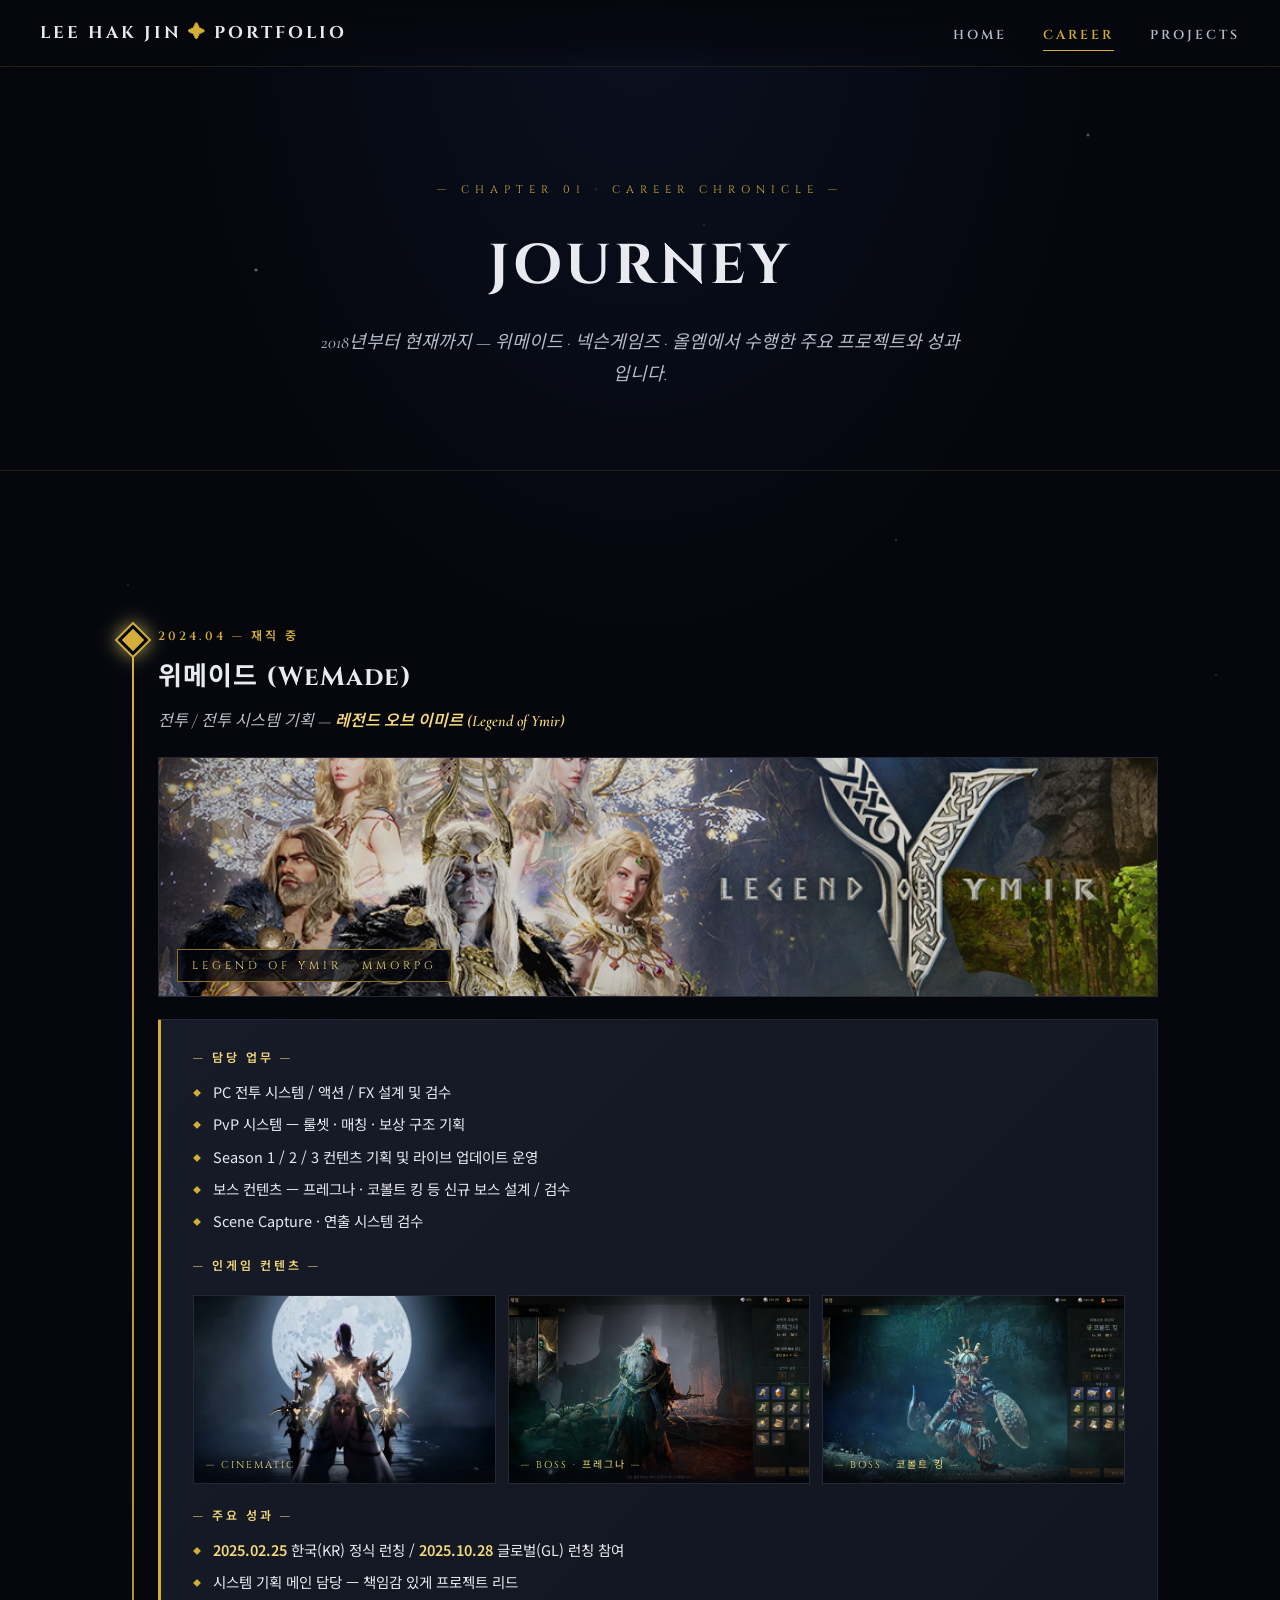
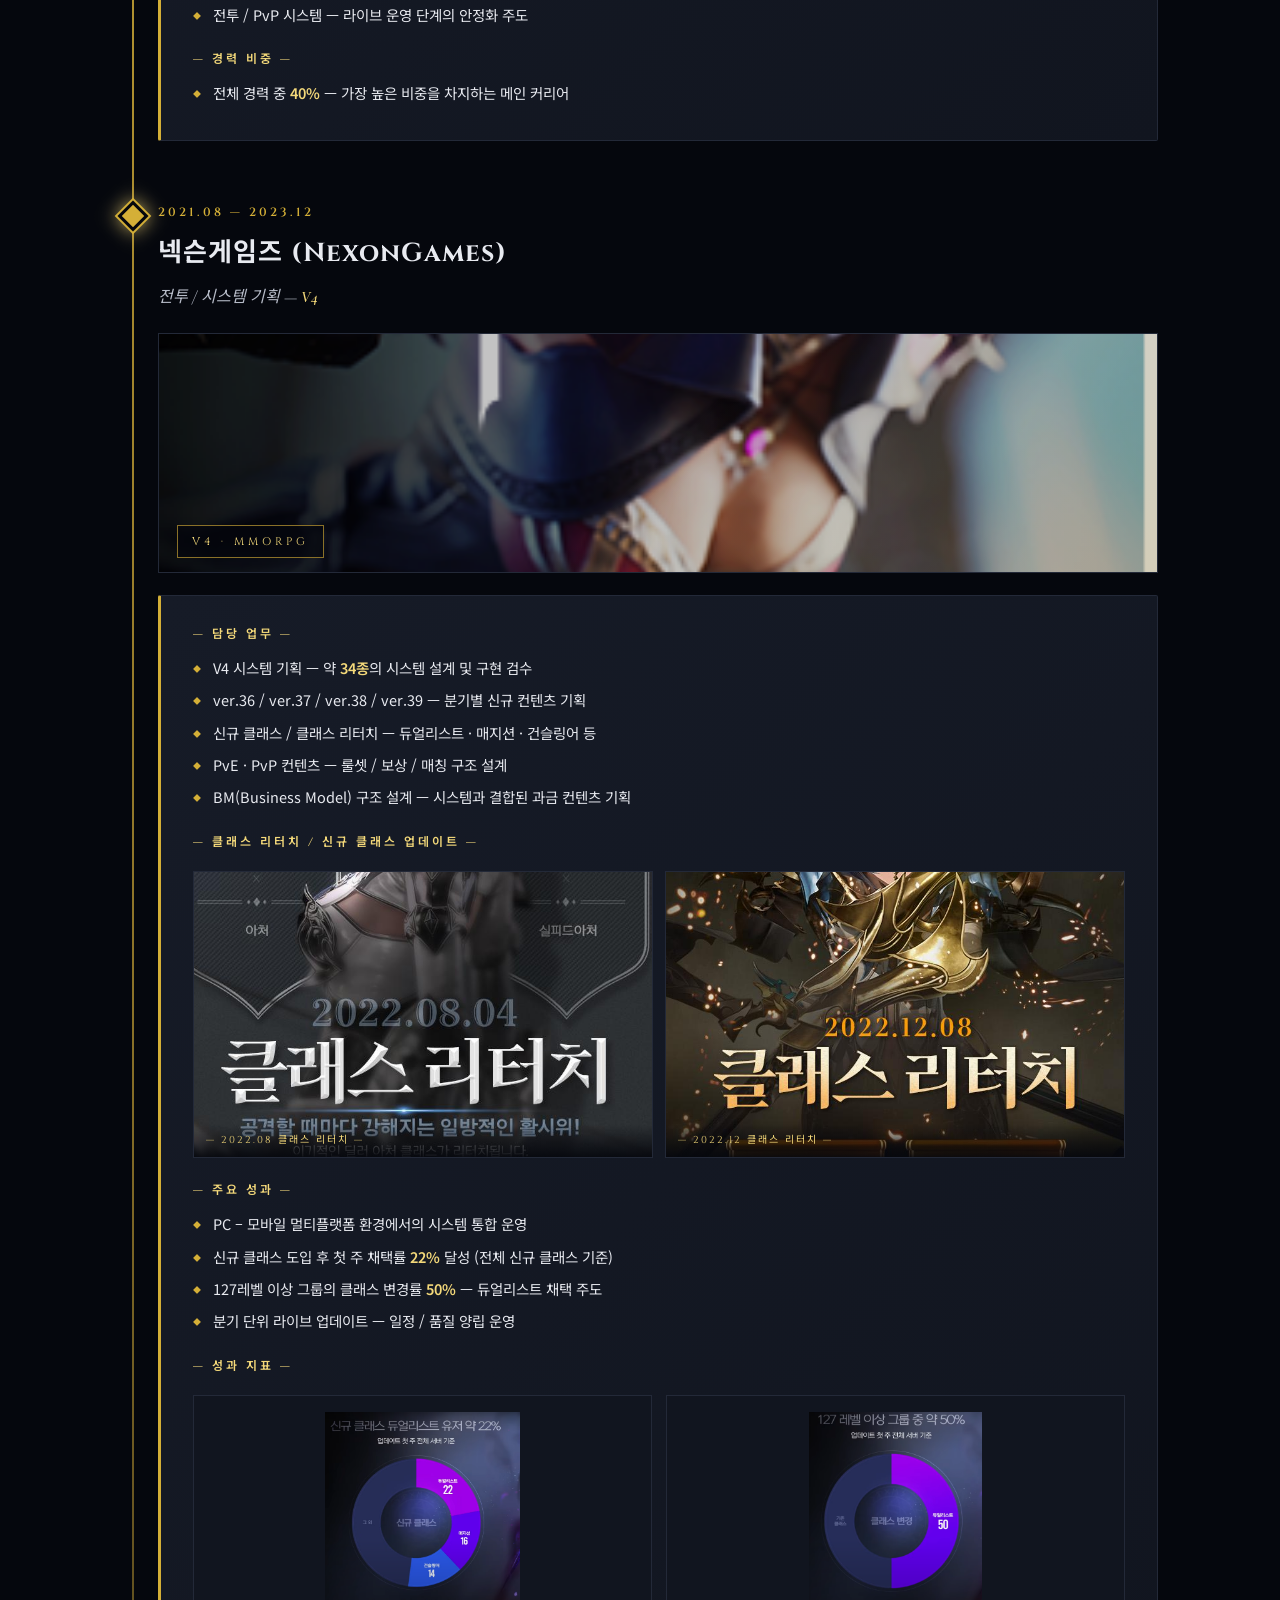
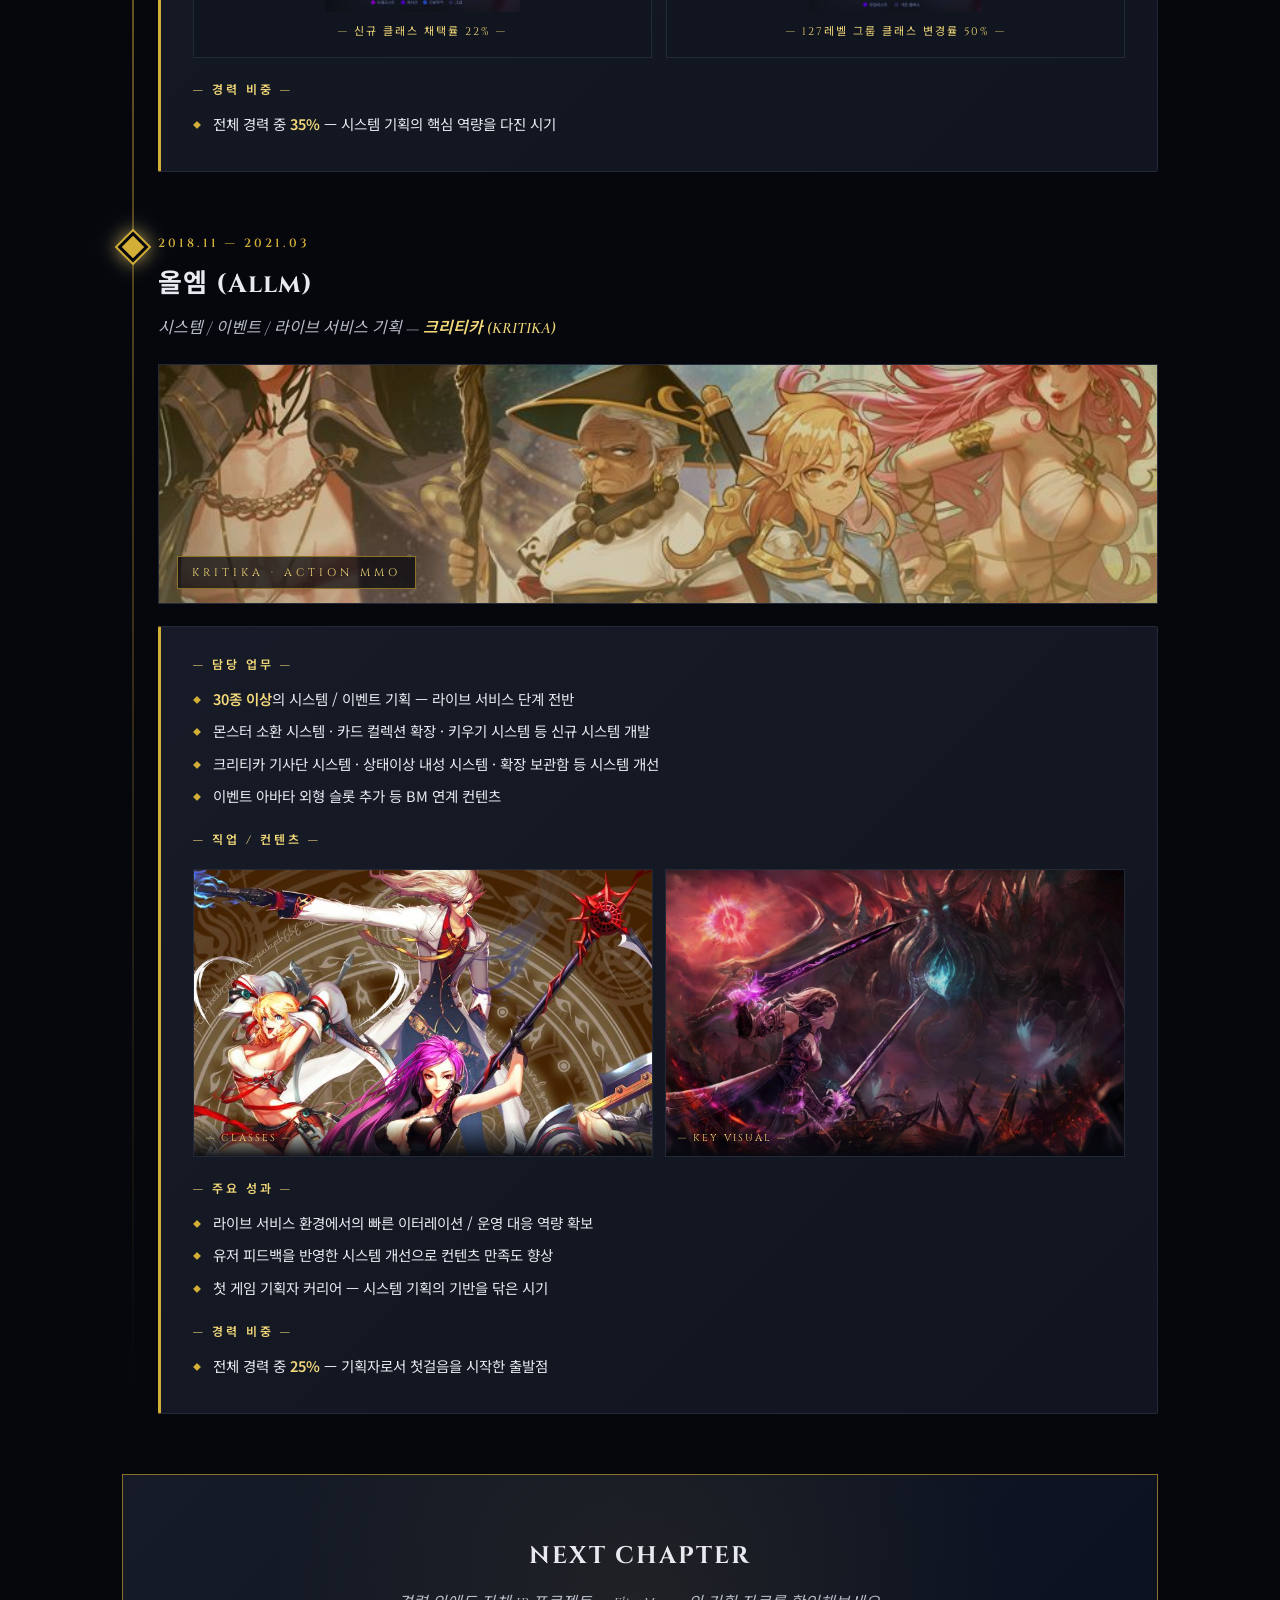
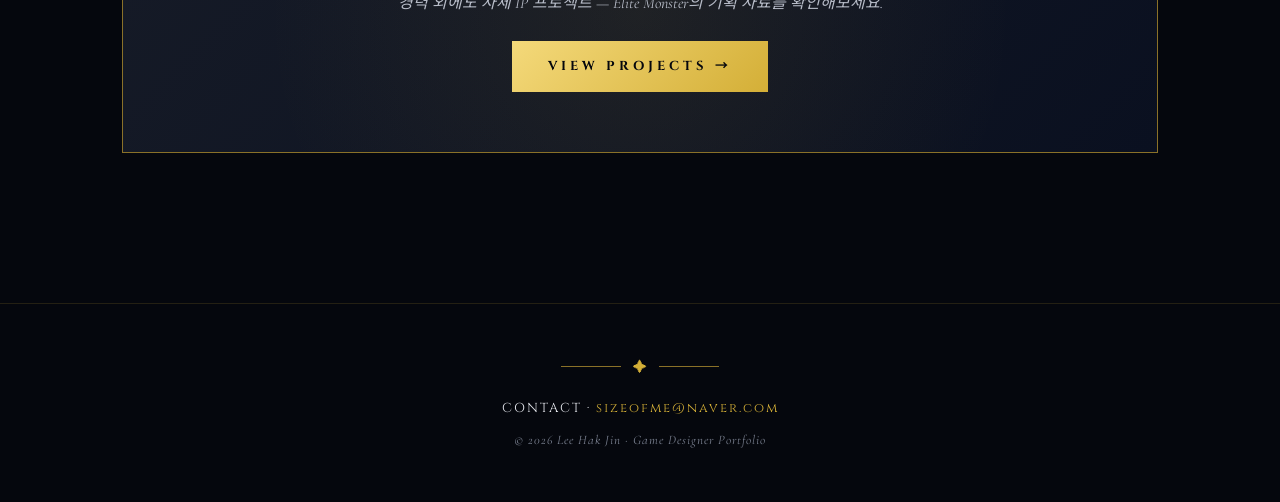
==== commit 78997d51: "Fix hero overlap, correct company-image mapping, add galleries - projects.html: title.jpg now in fra" ====
--- a/career.html
+++ b/career.html
@@ -32,24 +32,47 @@
 
     <div class="timeline">
 
-      <!-- WeMade -->
+      <!-- ============== WeMade ============== -->
       <article class="tl-item">
         <span class="tl-period">2024.04 — 재직 중</span>
         <h3 class="tl-company">위메이드 (WeMade)</h3>
         <p class="tl-role">전투 / 전투 시스템 기획 — <strong>레전드 오브 이미르 (Legend of Ymir)</strong></p>
+
+        <div class="tl-hero">
+          <img src="img/ymir-key.png" alt="Legend of Ymir — Key Art">
+          <span class="game-tag">Legend of Ymir · MMORPG</span>
+        </div>
+
         <div class="tl-body">
           <h4>— 담당 업무 —</h4>
           <ul>
             <li>PC 전투 시스템 / 액션 / FX 설계 및 검수</li>
             <li>PvP 시스템 — 룰셋 · 매칭 · 보상 구조 기획</li>
             <li>Season 1 / 2 / 3 컨텐츠 기획 및 라이브 업데이트 운영</li>
+            <li>보스 컨텐츠 — 프레그나 · 코볼트 킹 등 신규 보스 설계 / 검수</li>
             <li>Scene Capture · 연출 시스템 검수</li>
           </ul>
 
+          <h4>— 인게임 컨텐츠 —</h4>
+          <div class="tl-gallery">
+            <div class="thumb">
+              <img src="img/ymir-cinema.jpg" alt="Legend of Ymir — Cinematic">
+              <div class="cap">— Cinematic —</div>
+            </div>
+            <div class="thumb">
+              <img src="img/ymir-boss1.png" alt="Boss · 프레그나">
+              <div class="cap">— Boss · 프레그나 —</div>
+            </div>
+            <div class="thumb">
+              <img src="img/ymir-boss2.png" alt="Boss · 코볼트 킹">
+              <div class="cap">— Boss · 코볼트 킹 —</div>
+            </div>
+          </div>
+
           <h4>— 주요 성과 —</h4>
           <ul>
             <li><strong>2025.02.25</strong> 한국(KR) 정식 런칭 / <strong>2025.10.28</strong> 글로벌(GL) 런칭 참여</li>
-            <li>인사 평가 <strong>올 S 등급</strong> — 시스템 기획 메인 담당으로 책임감 있게 프로젝트 리드</li>
+            <li>시스템 기획 메인 담당 — 책임감 있게 프로젝트 리드</li>
             <li>전투 / PvP 시스템 — 라이브 운영 단계의 안정화 주도</li>
           </ul>
 
@@ -60,27 +83,59 @@
         </div>
       </article>
 
-      <!-- NexonGames -->
+      <!-- ============== NexonGames ============== -->
       <article class="tl-item">
         <span class="tl-period">2021.08 — 2023.12</span>
         <h3 class="tl-company">넥슨게임즈 (NexonGames)</h3>
         <p class="tl-role">전투 / 시스템 기획 — <strong>V4</strong></p>
+
+        <div class="tl-hero">
+          <img src="img/v4-card.png" alt="V4 — Key Visual">
+          <span class="game-tag">V4 · MMORPG</span>
+        </div>
+
         <div class="tl-body">
           <h4>— 담당 업무 —</h4>
           <ul>
             <li>V4 시스템 기획 — 약 <strong>34종</strong>의 시스템 설계 및 구현 검수</li>
             <li>ver.36 / ver.37 / ver.38 / ver.39 — 분기별 신규 컨텐츠 기획</li>
+            <li>신규 클래스 / 클래스 리터치 — 듀얼리스트 · 매지션 · 건슬링어 등</li>
             <li>PvE · PvP 컨텐츠 — 룰셋 / 보상 / 매칭 구조 설계</li>
             <li>BM(Business Model) 구조 설계 — 시스템과 결합된 과금 컨텐츠 기획</li>
           </ul>
 
+          <h4>— 클래스 리터치 / 신규 클래스 업데이트 —</h4>
+          <div class="tl-gallery">
+            <div class="thumb">
+              <img src="img/v4-class1.png" alt="V4 클래스 리터치 2022.08">
+              <div class="cap">— 2022.08 클래스 리터치 —</div>
+            </div>
+            <div class="thumb">
+              <img src="img/v4-class2.png" alt="V4 클래스 리터치 2022.12">
+              <div class="cap">— 2022.12 클래스 리터치 —</div>
+            </div>
+          </div>
+
           <h4>— 주요 성과 —</h4>
           <ul>
             <li>PC – 모바일 멀티플랫폼 환경에서의 시스템 통합 운영</li>
-            <li>PvP 컨텐츠 신규 도입으로 잔존 지표 <strong>22% 개선</strong> 기여</li>
+            <li>신규 클래스 도입 후 첫 주 채택률 <strong>22%</strong> 달성 (전체 신규 클래스 기준)</li>
+            <li>127레벨 이상 그룹의 클래스 변경률 <strong>50%</strong> — 듀얼리스트 채택 주도</li>
             <li>분기 단위 라이브 업데이트 — 일정 / 품질 양립 운영</li>
           </ul>
 
+          <h4>— 성과 지표 —</h4>
+          <div class="metric-row">
+            <div class="metric-card">
+              <img src="img/v4-chart1.png" alt="신규 클래스 듀얼리스트 첫 주 채택률 22%">
+              <div class="cap">— 신규 클래스 채택률 22% —</div>
+            </div>
+            <div class="metric-card">
+              <img src="img/v4-chart2.png" alt="127레벨 이상 그룹 중 약 50% 클래스 변경">
+              <div class="cap">— 127레벨 그룹 클래스 변경률 50% —</div>
+            </div>
+          </div>
+
           <h4>— 경력 비중 —</h4>
           <ul>
             <li>전체 경력 중 <strong>35%</strong> — 시스템 기획의 핵심 역량을 다진 시기</li>
@@ -88,11 +143,17 @@
         </div>
       </article>
 
-      <!-- Allm -->
+      <!-- ============== Allm ============== -->
       <article class="tl-item">
         <span class="tl-period">2018.11 — 2021.03</span>
         <h3 class="tl-company">올엠 (Allm)</h3>
         <p class="tl-role">시스템 / 이벤트 / 라이브 서비스 기획 — <strong>크리티카 (KRITIKA)</strong></p>
+
+        <div class="tl-hero">
+          <img src="img/kritika-key.jpg" alt="크리티카 — Key Art">
+          <span class="game-tag">KRITIKA · Action MMO</span>
+        </div>
+
         <div class="tl-body">
           <h4>— 담당 업무 —</h4>
           <ul>
@@ -101,6 +162,18 @@
             <li>크리티카 기사단 시스템 · 상태이상 내성 시스템 · 확장 보관함 등 시스템 개선</li>
             <li>이벤트 아바타 외형 슬롯 추가 등 BM 연계 컨텐츠</li>
           </ul>
+
+          <h4>— 직업 / 컨텐츠 —</h4>
+          <div class="tl-gallery">
+            <div class="thumb">
+              <img src="img/kritika-classes.jpg" alt="크리티카 직업 일러스트">
+              <div class="cap">— Classes —</div>
+            </div>
+            <div class="thumb">
+              <img src="img/kritika-art.png" alt="크리티카 키 비주얼">
+              <div class="cap">— Key Visual —</div>
+            </div>
+          </div>
 
           <h4>— 주요 성과 —</h4>
           <ul>
--- a/css/style.css
+++ b/css/style.css
@@ -443,27 +443,25 @@
 }
 .tl-body strong { color: var(--gold-soft); font-weight: 600; }
 
-/* PROJECT GAME HERO */
+/* PROJECT GAME HERO — image-first, no text overlap */
 .game-hero {
   position: relative;
-  height: 88vh; min-height: 580px;
   margin-top: 75px;
-  background-image:
-    linear-gradient(to bottom, rgba(5,7,13,0.35) 0%, rgba(5,7,13,0.5) 60%, var(--bg-deep) 100%),
-    url('../img/title.jpg');
-  background-size: cover;
-  background-position: center;
-  display: flex; align-items: center; justify-content: center;
+  padding: 80px 24px 60px;
   text-align: center;
+  background:
+    linear-gradient(to bottom, #0a1020 0%, var(--bg-deep) 100%);
   overflow: hidden;
 }
-.game-hero::after {
-  content: ""; position: absolute; bottom: 0; left: 0; right: 0;
-  height: 200px;
-  background: linear-gradient(to bottom, transparent 0%, var(--bg-deep) 100%);
+.game-hero::before {
+  content: ""; position: absolute; inset: 0;
+  background:
+    radial-gradient(2px 2px at 15% 20%, rgba(255,255,255,0.5), transparent),
+    radial-gradient(1px 1px at 80% 70%, rgba(255,255,255,0.4), transparent),
+    radial-gradient(1px 1px at 45% 85%, rgba(255,255,255,0.3), transparent);
   pointer-events: none;
 }
-.game-hero-content { position: relative; z-index: 2; padding: 0 32px; }
+.game-hero-content { position: relative; z-index: 2; max-width: 1100px; margin: 0 auto; }
 .game-hero .badge {
   display: inline-block;
   font-family: var(--font-display);
@@ -472,24 +470,31 @@
   color: var(--gold);
   border: 1px solid var(--gold);
   padding: 6px 18px;
-  margin-bottom: 28px;
+  margin-bottom: 36px;
   text-transform: uppercase;
   background: rgba(5,7,13,0.5);
 }
-.game-hero h2 {
-  font-family: var(--font-display);
-  font-size: clamp(48px, 8vw, 88px);
-  font-weight: 900;
-  letter-spacing: 4px;
-  margin-bottom: 16px;
-  text-shadow: 0 4px 30px rgba(0,0,0,0.8), 0 0 60px rgba(79,209,197,0.3);
-}
-.game-hero h2 .first { color: var(--text); }
-.game-hero h2 .second {
-  background: linear-gradient(135deg, #f4d97a 0%, #d4af37 100%);
-  -webkit-background-clip: text;
-  background-clip: text;
-  color: transparent;
+.game-hero .title-frame {
+  position: relative;
+  border: 1px solid rgba(212,175,55,0.4);
+  padding: 14px;
+  background: rgba(5,7,13,0.4);
+  display: inline-block;
+  max-width: 100%;
+  box-shadow: 0 0 60px rgba(79,209,197,0.15), 0 0 120px rgba(212,175,55,0.08);
+}
+.game-hero .title-frame::before, .game-hero .title-frame::after {
+  content: ""; position: absolute;
+  width: 22px; height: 22px;
+  border: 2px solid var(--gold);
+}
+.game-hero .title-frame::before { top: -6px; left: -6px; border-right: none; border-bottom: none; }
+.game-hero .title-frame::after { bottom: -6px; right: -6px; border-left: none; border-top: none; }
+.game-hero .title-frame img {
+  display: block;
+  max-width: 900px;
+  width: 100%;
+  height: auto;
 }
 .game-hero .tagline {
   font-family: var(--font-serif);
@@ -498,14 +503,102 @@
   color: var(--text-mid);
   letter-spacing: 2px;
   max-width: 720px;
-  margin: 0 auto;
+  margin: 36px auto 0;
 }
 .game-hero .credit {
-  margin-top: 30px;
+  margin-top: 16px;
   font-family: var(--font-display);
   font-size: 11px;
   letter-spacing: 5px;
   color: var(--text-dim);
+  text-transform: uppercase;
+}
+
+/* CAREER COMPANY CARD with hero image */
+.tl-hero {
+  position: relative;
+  height: 240px;
+  margin-bottom: 22px;
+  border: 1px solid var(--line);
+  overflow: hidden;
+  background: var(--bg-elev);
+}
+.tl-hero img {
+  width: 100%; height: 100%;
+  object-fit: cover;
+  filter: brightness(0.85);
+  transition: transform .8s ease, filter .4s;
+}
+.tl-hero:hover img { transform: scale(1.05); filter: brightness(1); }
+.tl-hero::after {
+  content: ""; position: absolute; inset: 0;
+  background: linear-gradient(135deg, transparent 50%, rgba(212,175,55,0.18));
+  pointer-events: none;
+  z-index: 1;
+}
+.tl-hero .game-tag {
+  position: absolute; bottom: 14px; left: 18px;
+  z-index: 2;
+  font-family: var(--font-display);
+  font-size: 11px; letter-spacing: 4px;
+  color: var(--gold-soft);
+  background: rgba(5,7,13,0.7);
+  padding: 6px 14px;
+  border: 1px solid var(--gold-dim);
+  text-transform: uppercase;
+}
+
+/* CAREER GALLERY (project screenshots inside cards) */
+.tl-gallery {
+  display: grid;
+  grid-template-columns: repeat(auto-fit, minmax(180px, 1fr));
+  gap: 12px;
+  margin: 18px 0 8px;
+}
+.tl-gallery .thumb {
+  position: relative;
+  border: 1px solid var(--line);
+  overflow: hidden;
+  aspect-ratio: 16 / 10;
+  background: var(--bg-elev);
+}
+.tl-gallery .thumb img {
+  width: 100%; height: 100%;
+  object-fit: cover;
+  transition: transform .5s ease;
+}
+.tl-gallery .thumb:hover img { transform: scale(1.06); }
+.tl-gallery .thumb .cap {
+  position: absolute; bottom: 0; left: 0; right: 0;
+  padding: 8px 12px;
+  background: linear-gradient(to top, rgba(5,7,13,0.92), transparent);
+  font-family: var(--font-display);
+  font-size: 10px;
+  letter-spacing: 2px;
+  color: var(--gold-soft);
+  text-transform: uppercase;
+}
+
+/* Performance metric chart card */
+.metric-row {
+  display: grid;
+  grid-template-columns: repeat(auto-fit, minmax(220px, 1fr));
+  gap: 14px;
+  margin: 18px 0 4px;
+}
+.metric-card {
+  background: var(--bg-elev);
+  border: 1px solid var(--line);
+  padding: 16px;
+  text-align: center;
+}
+.metric-card img { max-height: 200px; margin: 0 auto; width: auto; }
+.metric-card .cap {
+  margin-top: 10px;
+  font-family: var(--font-display);
+  font-size: 11px;
+  letter-spacing: 2px;
+  color: var(--gold-soft);
   text-transform: uppercase;
 }
 
@@ -817,7 +910,9 @@
   .hero .eyebrow { padding: 0 30px; letter-spacing: 4px; }
   .hero .eyebrow::before, .hero .eyebrow::after { width: 20px; }
   .page-header { padding: 130px 22px 60px; }
-  .game-hero { height: 70vh; min-height: 460px; margin-top: 60px; }
+  .game-hero { padding: 50px 18px 40px; margin-top: 60px; }
+  .game-hero .title-frame { padding: 8px; }
+  .tl-hero { height: 160px; }
   .lore-row { grid-template-columns: 1fr; gap: 30px; margin-bottom: 60px; }
   .lore-row.reverse .lore-img { order: 0; }
   .timeline { padding-left: 28px; }
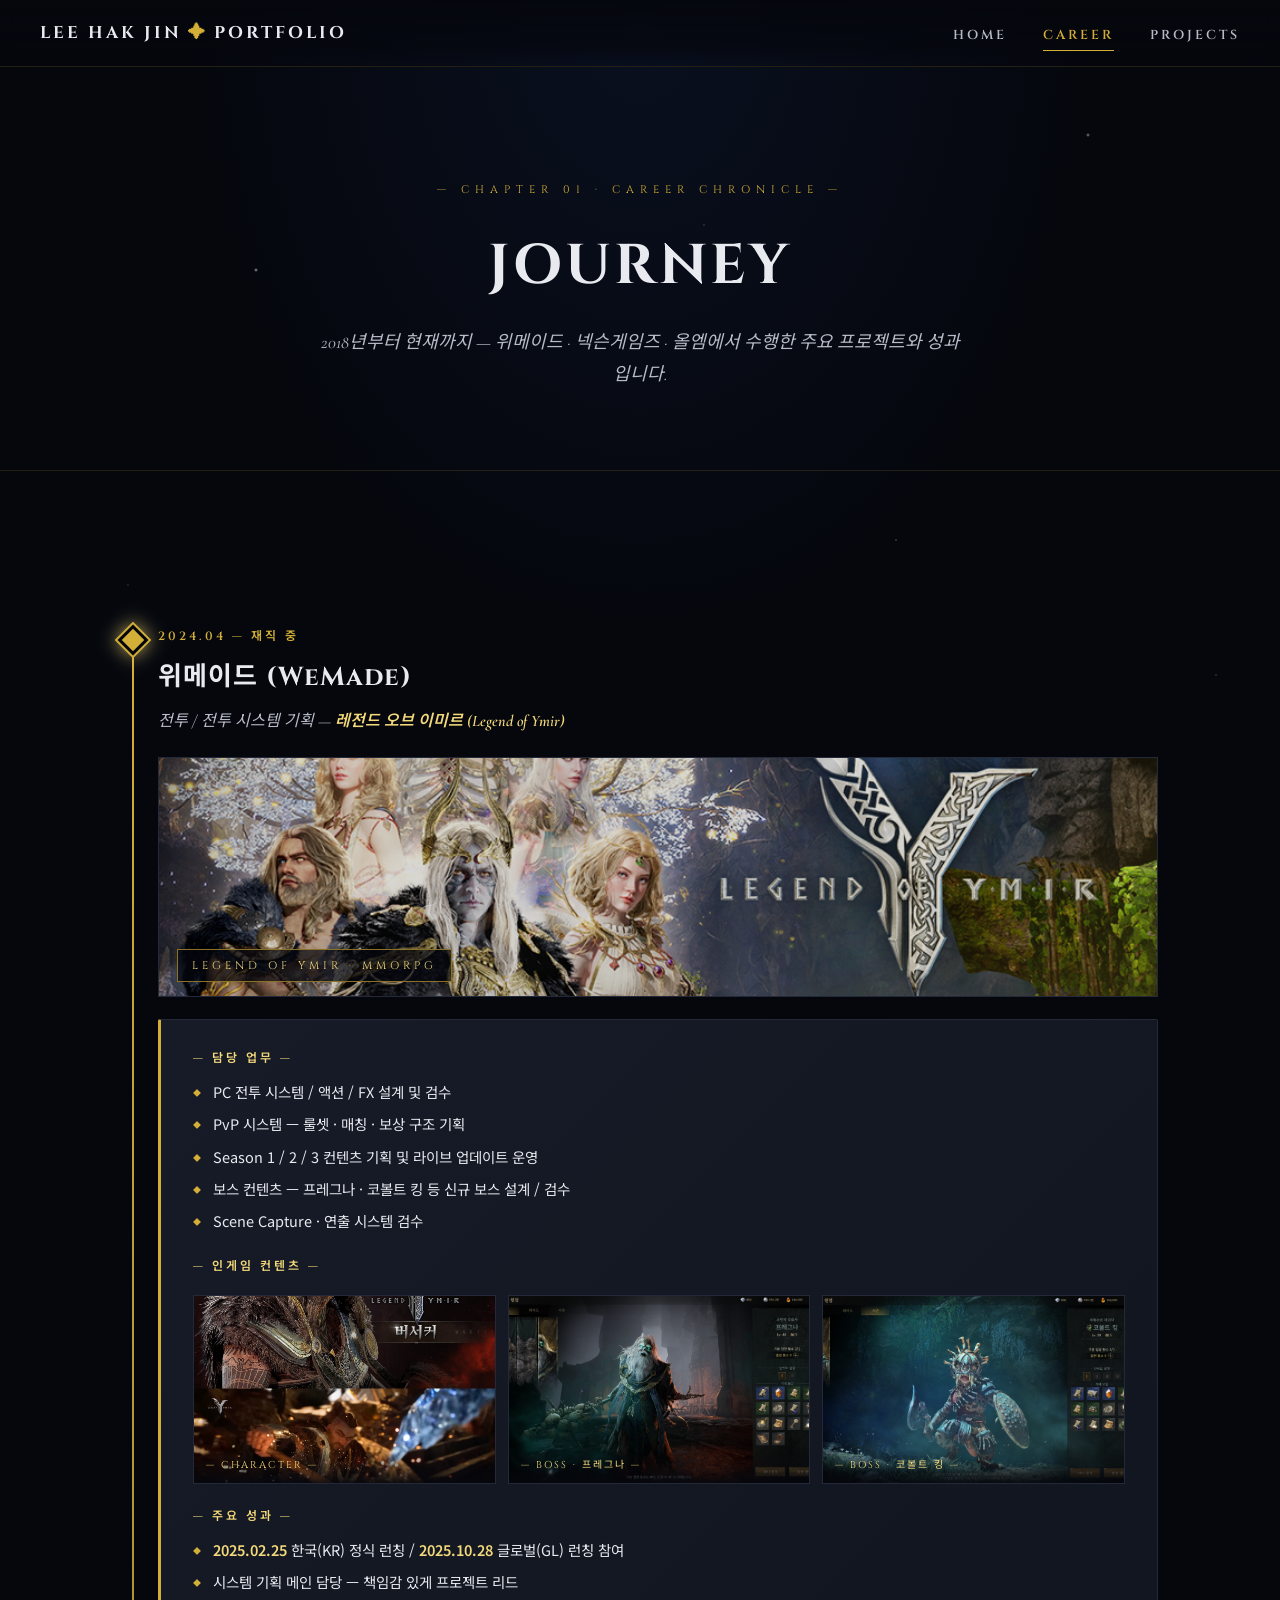
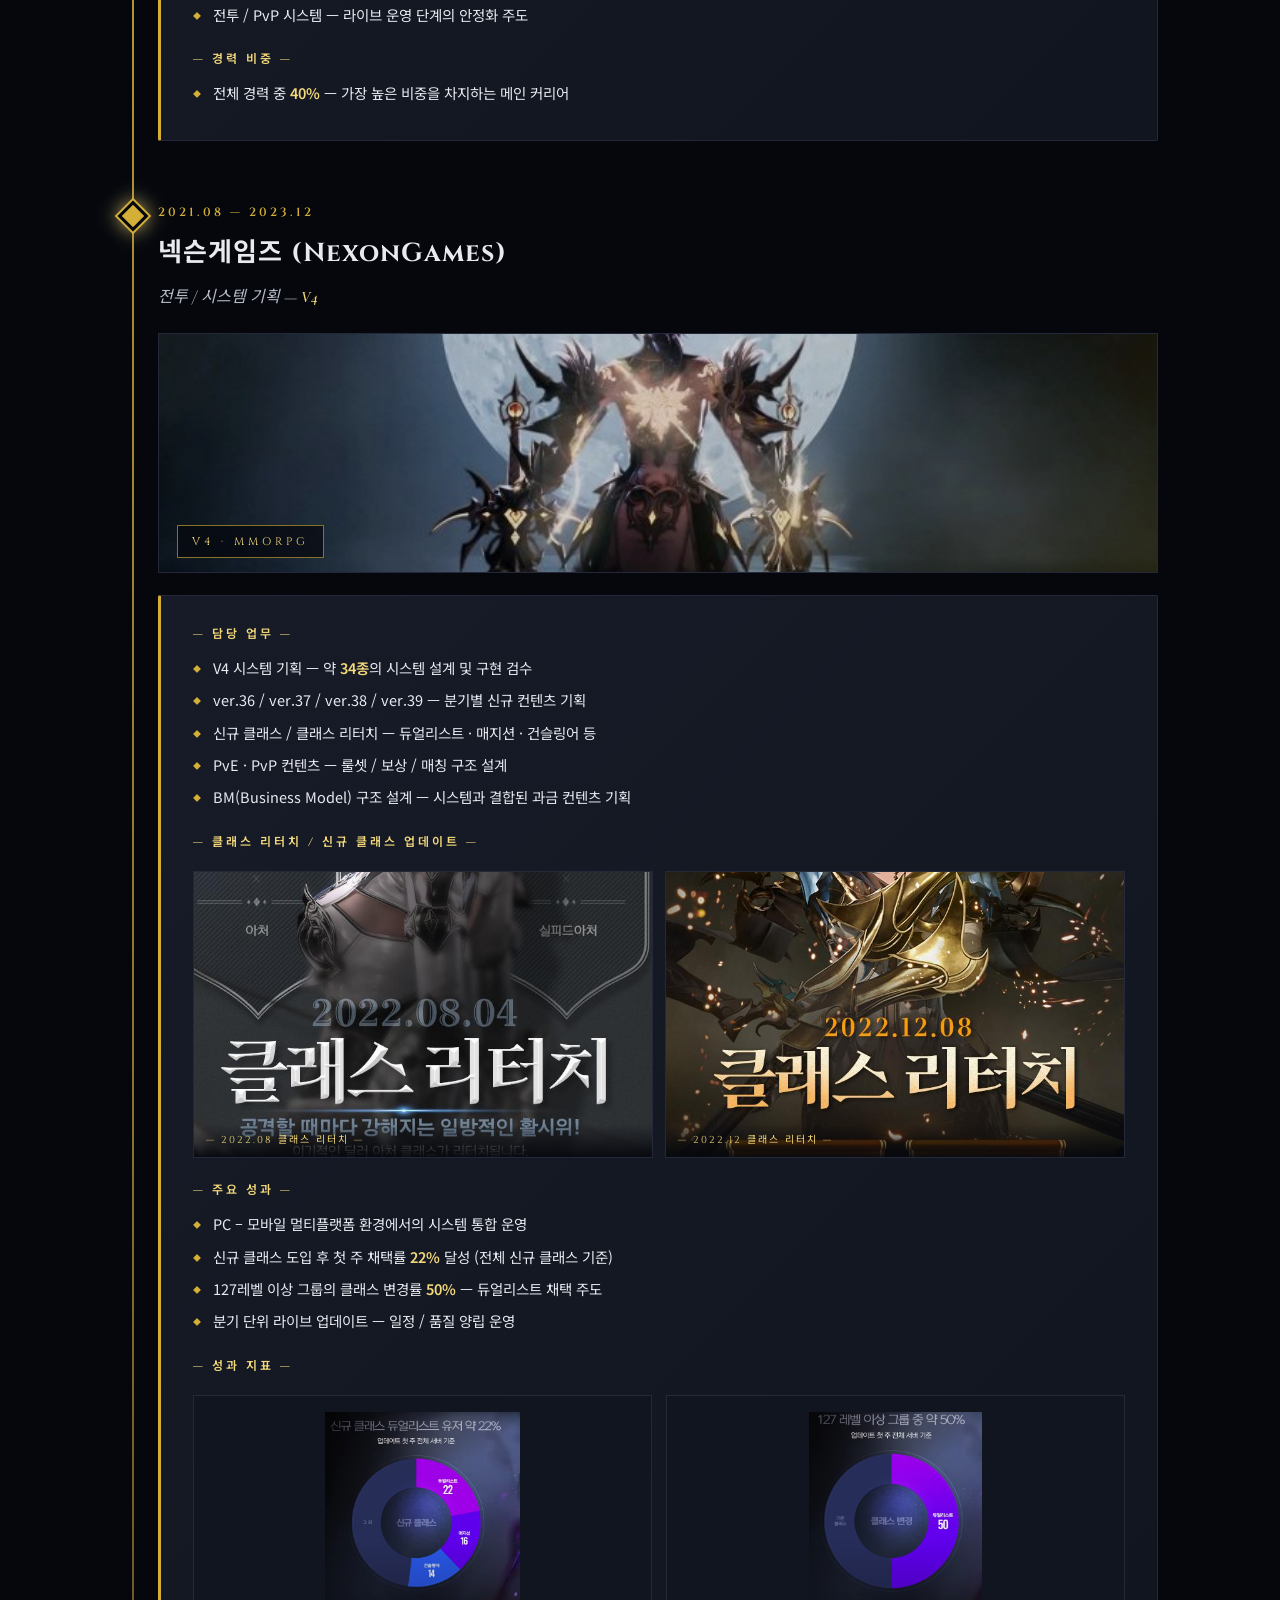
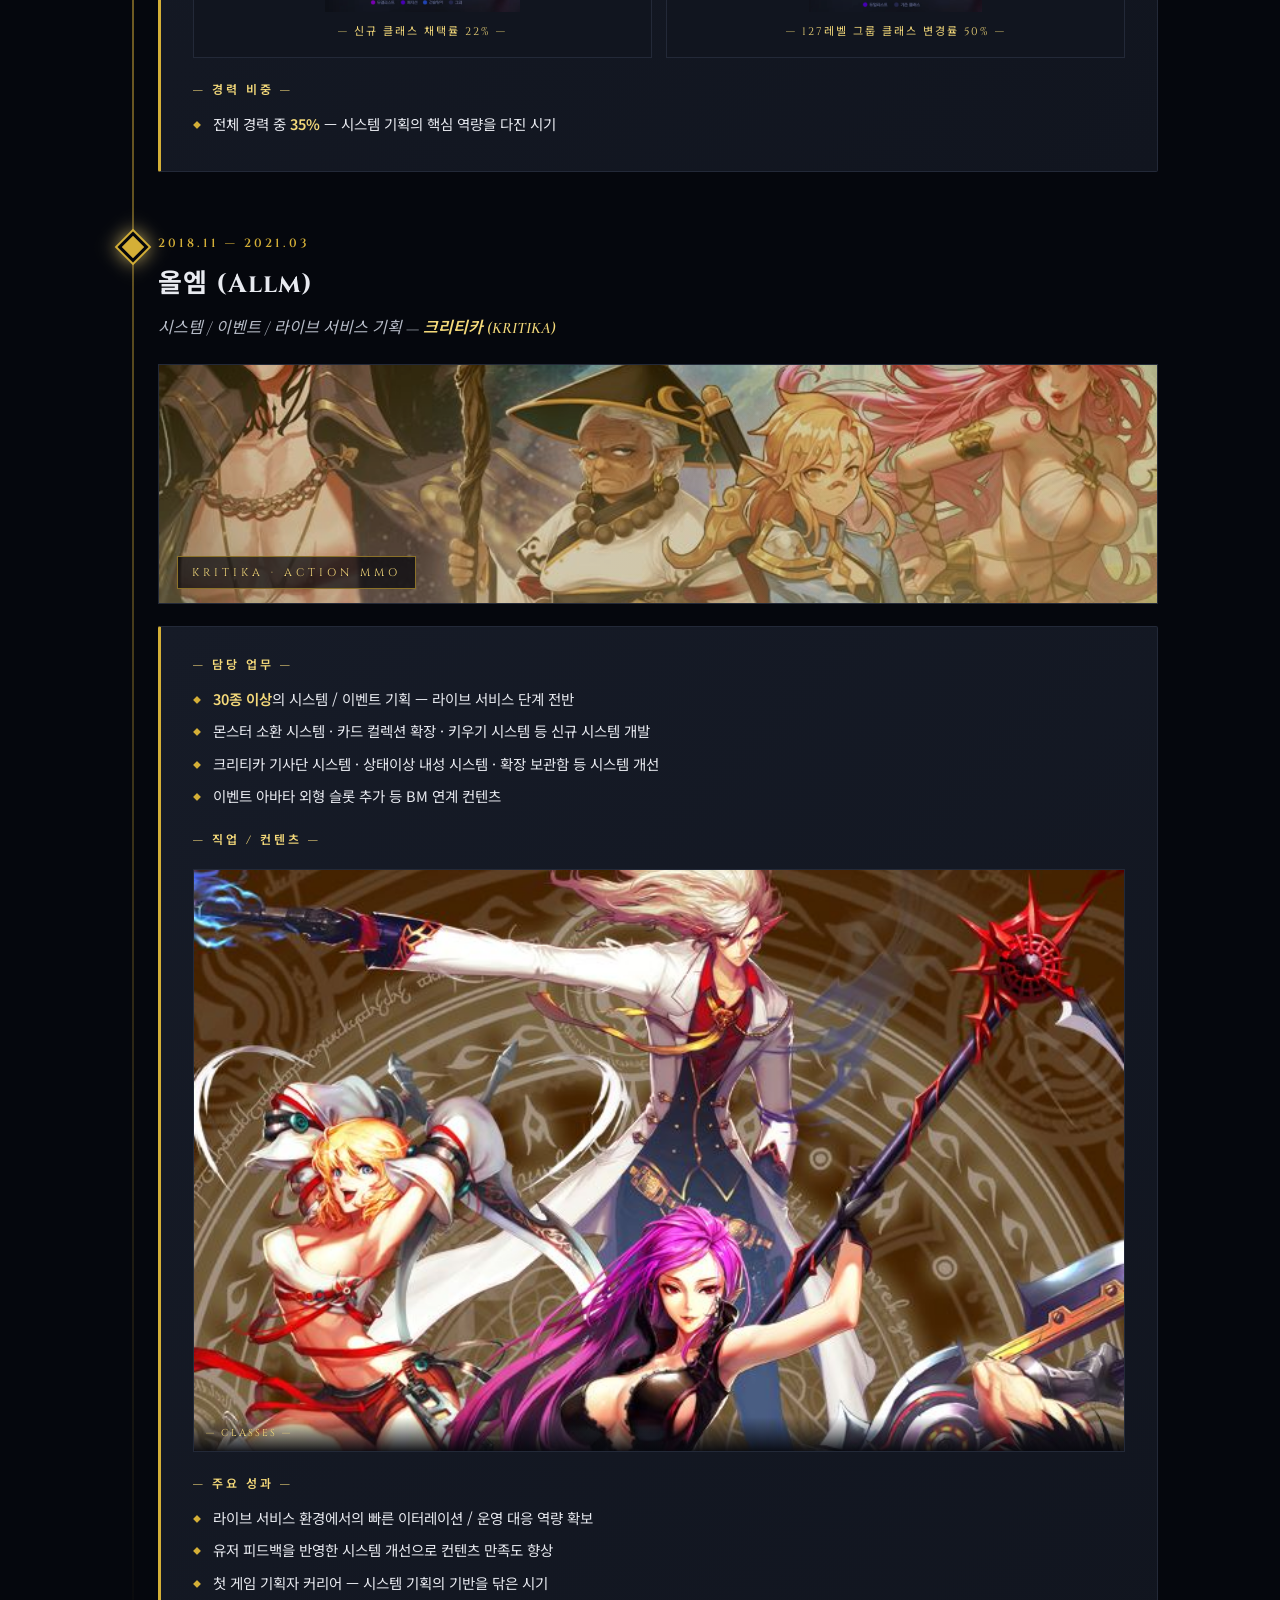
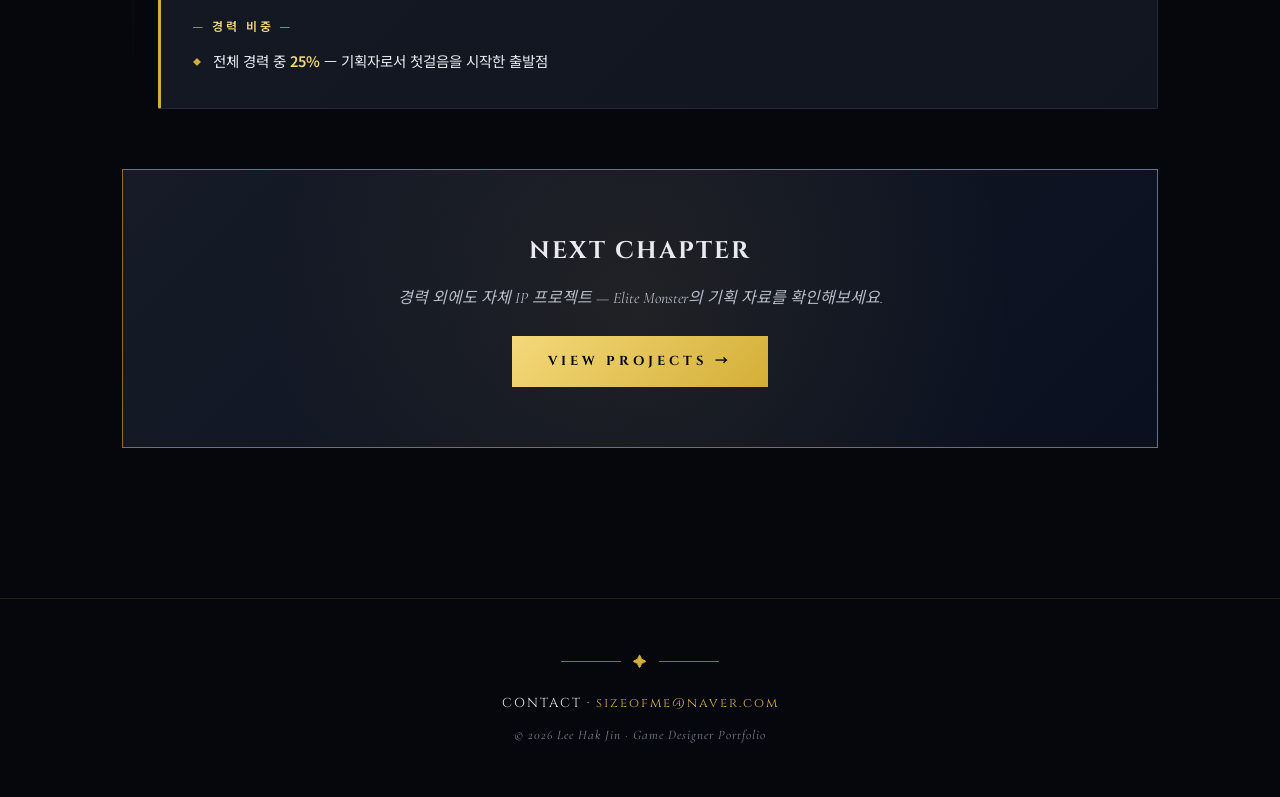
==== commit 6d41b8dc: "Correct image-to-company mapping per user feedback - V4 hero: switch from v4-card.png (cropped wrong" ====
--- a/career.html
+++ b/career.html
@@ -56,8 +56,8 @@
           <h4>— 인게임 컨텐츠 —</h4>
           <div class="tl-gallery">
             <div class="thumb">
-              <img src="img/ymir-cinema.jpg" alt="Legend of Ymir — Cinematic">
-              <div class="cap">— Cinematic —</div>
+              <img src="img/ymir-warrior.png" alt="Legend of Ymir — Character">
+              <div class="cap">— Character —</div>
             </div>
             <div class="thumb">
               <img src="img/ymir-boss1.png" alt="Boss · 프레그나">
@@ -90,7 +90,7 @@
         <p class="tl-role">전투 / 시스템 기획 — <strong>V4</strong></p>
 
         <div class="tl-hero">
-          <img src="img/v4-card.png" alt="V4 — Key Visual">
+          <img src="img/v4-cinema.jpg" alt="V4 — Cinematic">
           <span class="game-tag">V4 · MMORPG</span>
         </div>
 
@@ -168,10 +168,6 @@
             <div class="thumb">
               <img src="img/kritika-classes.jpg" alt="크리티카 직업 일러스트">
               <div class="cap">— Classes —</div>
-            </div>
-            <div class="thumb">
-              <img src="img/kritika-art.png" alt="크리티카 키 비주얼">
-              <div class="cap">— Key Visual —</div>
             </div>
           </div>
 
